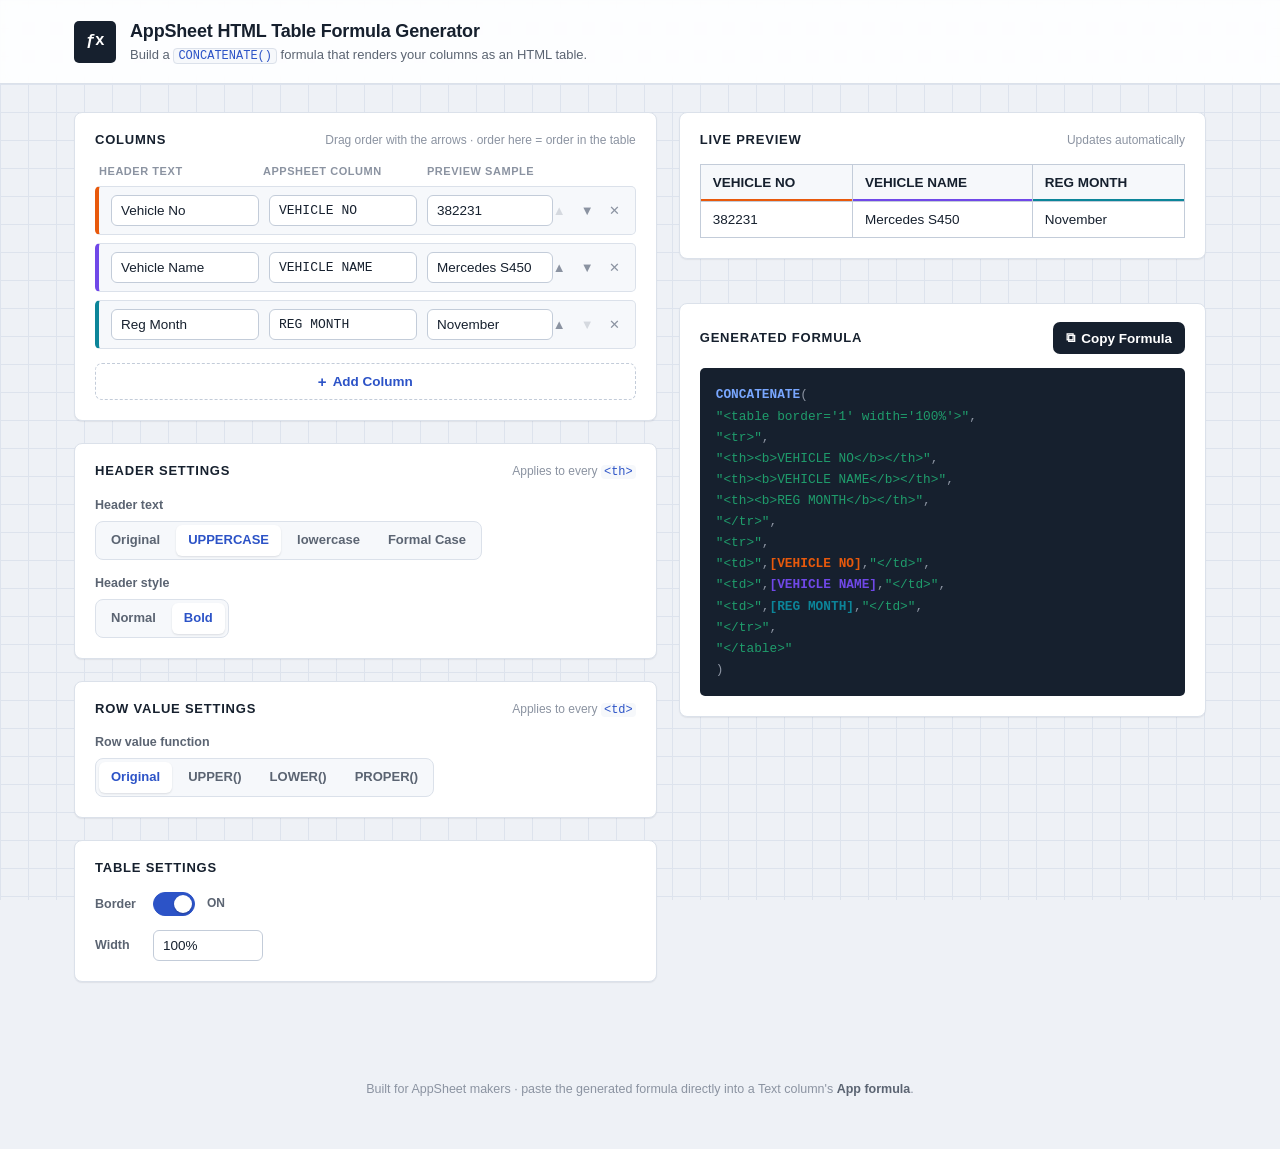
==== index.html @ 78a67666 "Rename Index.html to index.html" ====
<!DOCTYPE html>
<html lang="en">
<head>
<meta charset="UTF-8">
<meta name="viewport" content="width=device-width, initial-scale=1.0">
<title>AppSheet HTML Table Formula Generator</title>
<meta name="description" content="Convert AppSheet columns into a ready-to-copy HTML table CONCATENATE() formula.">
<link rel="stylesheet" href="style.css">
</head>
<body>

<header class="topbar">
  <div class="topbar-inner">
    <div class="brand">
      <span class="brand-mark">ƒx</span>
      <div class="brand-text">
        <h1>AppSheet HTML Table Formula Generator</h1>
        <p>Build a <code>CONCATENATE()</code> formula that renders your columns as an HTML table.</p>
      </div>
    </div>
  </div>
</header>

<main class="layout">

  <!-- ============ CONFIG COLUMN ============ -->
  <section class="col col-config">

    <div class="card" id="columns-card">
      <div class="card-head">
        <h2>Columns</h2>
        <span class="card-hint">Drag order with the arrows &middot; order here = order in the table</span>
      </div>

      <div class="columns-table-head">
        <span>Header text</span>
        <span>AppSheet column</span>
        <span>Preview sample</span>
        <span class="col-actions-head" aria-hidden="true"></span>
      </div>

      <div id="columns-list"></div>

      <button type="button" id="add-column" class="btn btn-add">
        <span class="plus">+</span> Add Column
      </button>
    </div>

    <div class="card">
      <div class="card-head">
        <h2>Header Settings</h2>
        <span class="card-hint">Applies to every <code>&lt;th&gt;</code></span>
      </div>

      <div class="field-group">
        <span class="field-label">Header text</span>
        <div class="segmented" data-group="headerCase">
          <label><input type="radio" name="headerCase" value="original" checked><span>Original</span></label>
          <label><input type="radio" name="headerCase" value="upper"><span>UPPERCASE</span></label>
          <label><input type="radio" name="headerCase" value="lower"><span>lowercase</span></label>
          <label><input type="radio" name="headerCase" value="formal"><span>Formal Case</span></label>
        </div>
      </div>

      <div class="field-group">
        <span class="field-label">Header style</span>
        <div class="segmented" data-group="headerStyle">
          <label><input type="radio" name="headerStyle" value="normal" checked><span>Normal</span></label>
          <label><input type="radio" name="headerStyle" value="bold"><span>Bold</span></label>
        </div>
      </div>
    </div>

    <div class="card">
      <div class="card-head">
        <h2>Row Value Settings</h2>
        <span class="card-hint">Applies to every <code>&lt;td&gt;</code></span>
      </div>

      <div class="field-group">
        <span class="field-label">Row value function</span>
        <div class="segmented" data-group="rowFn">
          <label><input type="radio" name="rowFn" value="original" checked><span>Original</span></label>
          <label><input type="radio" name="rowFn" value="upper"><span>UPPER()</span></label>
          <label><input type="radio" name="rowFn" value="lower"><span>LOWER()</span></label>
          <label><input type="radio" name="rowFn" value="proper"><span>PROPER()</span></label>
        </div>
      </div>
    </div>

    <div class="card">
      <div class="card-head">
        <h2>Table Settings</h2>
      </div>

      <div class="field-group inline-field">
        <span class="field-label">Border</span>
        <button type="button" id="border-toggle" class="switch is-on" role="switch" aria-checked="true">
          <span class="switch-knob"></span>
        </button>
        <span id="border-toggle-label" class="switch-state">ON</span>
      </div>

      <div class="field-group inline-field">
        <label class="field-label" for="table-width">Width</label>
        <input type="text" id="table-width" value="100%" class="text-input text-input-sm" maxlength="12">
      </div>
    </div>

  </section>

  <!-- ============ OUTPUT COLUMN ============ -->
  <section class="col col-output">

    <div class="card preview-card">
      <div class="card-head">
        <h2>Live Preview</h2>
        <span class="card-hint">Updates automatically</span>
      </div>
      <div class="preview-scroll">
        <div id="preview-wrap"></div>
      </div>
    </div>

    <div class="card formula-card">
      <div class="card-head">
        <h2>Generated Formula</h2>
        <button type="button" id="copy-btn" class="btn btn-copy">
          <span class="copy-icon">⧉</span> Copy Formula
        </button>
      </div>
      <pre id="formula-output"><code id="formula-code"></code></pre>
    </div>

  </section>

</main>

<footer class="footer">
  <p>Built for AppSheet makers &middot; paste the generated formula directly into a Text column's <em>App formula</em>.</p>
</footer>

<script src="script.js"></script>
</body>
</html>
---- style.css ----
/* ============================================================
   AppSheet HTML Table Formula Generator
   Design language: spreadsheet formula editor — graph-paper
   backdrop, monospace formula output, colour-coded column
   references that trace a column through config → preview → formula.
   ============================================================ */

:root {
  --bg: #eef1f6;
  --grid-line: #dde3ed;
  --surface: #ffffff;
  --surface-sunken: #f6f8fb;
  --border: #dbe1ea;
  --border-strong: #c3ccd9;

  --ink: #16202e;
  --ink-muted: #5b6472;
  --ink-faint: #8b93a1;

  --accent: #2c53c7;
  --accent-ink: #ffffff;
  --accent-soft: #e8edfc;

  --danger: #d64550;
  --danger-soft: #fbe7e8;

  --string-color: #1f9d6c;
  --fn-color: #2c53c7;

  --font-ui: -apple-system, BlinkMacSystemFont, "Segoe UI", Roboto, Helvetica, Arial, sans-serif;
  --font-mono: ui-monospace, SFMono-Regular, "JetBrains Mono", "Fira Code", Menlo, Consolas, monospace;

  --radius: 8px;
  --radius-sm: 5px;
  --shadow-card: 0 1px 2px rgba(22, 32, 46, 0.04), 0 1px 0 rgba(22, 32, 46, 0.03);
}

/* Rotating colour set used to tag each column and trace it
   through the column row, the preview header, and the formula. */
.tag-0 { --tag: #e8590c; }
.tag-1 { --tag: #7048e8; }
.tag-2 { --tag: #0c8599; }
.tag-3 { --tag: #c2255c; }
.tag-4 { --tag: #2f9e44; }
.tag-5 { --tag: #f08c00; }

* { box-sizing: border-box; }

html { -webkit-text-size-adjust: 100%; }

body {
  margin: 0;
  font-family: var(--font-ui);
  color: var(--ink);
  background-color: var(--bg);
  background-image:
    linear-gradient(var(--grid-line) 1px, transparent 1px),
    linear-gradient(90deg, var(--grid-line) 1px, transparent 1px);
  background-size: 28px 28px;
  background-attachment: fixed;
  line-height: 1.45;
}

code, pre { font-family: var(--font-mono); }

/* ---------------- Topbar ---------------- */

.topbar {
  border-bottom: 1px solid var(--border);
  background: rgba(255, 255, 255, 0.88);
  backdrop-filter: saturate(140%) blur(6px);
  position: sticky;
  top: 0;
  z-index: 20;
}

.topbar-inner {
  max-width: 1180px;
  margin: 0 auto;
  padding: 18px 24px;
}

.brand { display: flex; align-items: center; gap: 14px; }

.brand-mark {
  flex: none;
  width: 42px;
  height: 42px;
  display: grid;
  place-items: center;
  background: var(--ink);
  color: #fff;
  font-family: var(--font-mono);
  font-weight: 600;
  font-size: 16px;
  border-radius: var(--radius-sm);
  letter-spacing: -0.5px;
}

.brand-text h1 {
  margin: 0;
  font-size: 18px;
  font-weight: 700;
  letter-spacing: -0.01em;
}

.brand-text p {
  margin: 2px 0 0;
  font-size: 13px;
  color: var(--ink-muted);
}

.brand-text code {
  background: var(--surface-sunken);
  border: 1px solid var(--border);
  border-radius: 4px;
  padding: 0 4px;
  font-size: 12px;
  color: var(--fn-color);
}

/* ---------------- Layout ---------------- */

.layout {
  max-width: 1180px;
  margin: 0 auto;
  padding: 28px 24px 60px;
  display: grid;
  grid-template-columns: 1.05fr 0.95fr;
  gap: 22px;
  align-items: start;
}

.col-output { position: sticky; top: 92px; display: flex; flex-direction: column; gap: 22px; }

/* ---------------- Card ---------------- */

.card {
  background: var(--surface);
  border: 1px solid var(--border);
  border-radius: var(--radius);
  box-shadow: var(--shadow-card);
  padding: 18px 20px 20px;
  margin-bottom: 22px;
}

.col-config .card:last-child { margin-bottom: 0; }

.card-head {
  display: flex;
  align-items: baseline;
  justify-content: space-between;
  gap: 12px;
  margin-bottom: 14px;
  flex-wrap: wrap;
}

.card-head h2 {
  margin: 0;
  font-size: 13px;
  font-weight: 700;
  text-transform: uppercase;
  letter-spacing: 0.06em;
  color: var(--ink);
}

.card-hint {
  font-size: 12px;
  color: var(--ink-faint);
}

.card-hint code {
  background: var(--surface-sunken);
  border-radius: 4px;
  padding: 0 3px;
  color: var(--fn-color);
}

/* ---------------- Columns table ---------------- */

.columns-table-head {
  display: grid;
  grid-template-columns: 1fr 1fr 0.85fr 64px;
  gap: 10px;
  padding: 0 4px 6px;
  font-size: 11px;
  font-weight: 600;
  text-transform: uppercase;
  letter-spacing: 0.05em;
  color: var(--ink-faint);
}

#columns-list { display: flex; flex-direction: column; gap: 8px; margin-bottom: 14px; }

.column-row {
  display: grid;
  grid-template-columns: 1fr 1fr 0.85fr 64px;
  gap: 10px;
  align-items: center;
  padding: 8px 8px 8px 12px;
  background: var(--surface-sunken);
  border: 1px solid var(--border);
  border-left: 4px solid var(--tag, var(--accent));
  border-radius: var(--radius-sm);
}

.column-row .text-input { width: 100%; }

.col-actions { display: flex; align-items: center; justify-content: flex-end; gap: 2px; }

.icon-btn {
  border: 1px solid transparent;
  background: transparent;
  color: var(--ink-faint);
  width: 26px;
  height: 26px;
  border-radius: 6px;
  display: grid;
  place-items: center;
  cursor: pointer;
  font-size: 13px;
  line-height: 1;
  transition: background 0.12s ease, color 0.12s ease;
}

.icon-btn:hover { background: var(--border); color: var(--ink); }
.icon-btn:disabled { opacity: 0.3; cursor: not-allowed; }
.icon-btn:disabled:hover { background: transparent; }

.icon-btn.remove:hover { background: var(--danger-soft); color: var(--danger); }

/* ---------------- Inputs ---------------- */

.text-input {
  font-family: var(--font-ui);
  font-size: 13.5px;
  padding: 7px 9px;
  border: 1px solid var(--border-strong);
  border-radius: 6px;
  background: var(--surface);
  color: var(--ink);
  min-width: 0;
}

.text-input:focus {
  outline: none;
  border-color: var(--accent);
  box-shadow: 0 0 0 3px var(--accent-soft);
}

.text-input-mono { font-family: var(--font-mono); font-size: 13px; }
.text-input-sm { max-width: 110px; }

/* ---------------- Add / copy buttons ---------------- */

.btn {
  font-family: var(--font-ui);
  font-size: 13.5px;
  font-weight: 600;
  border-radius: 7px;
  cursor: pointer;
  border: 1px solid transparent;
  transition: background 0.12s ease, transform 0.05s ease, border-color 0.12s ease;
}

.btn:active { transform: translateY(1px); }

.btn-add {
  width: 100%;
  padding: 9px 12px;
  background: var(--surface);
  border: 1px dashed var(--border-strong);
  color: var(--accent);
  display: flex;
  align-items: center;
  justify-content: center;
  gap: 6px;
}

.btn-add:hover { background: var(--accent-soft); border-color: var(--accent); }

.btn-add .plus { font-size: 15px; }

.btn-copy {
  padding: 7px 12px;
  background: var(--ink);
  color: #fff;
  display: inline-flex;
  align-items: center;
  gap: 6px;
  white-space: nowrap;
}

.btn-copy:hover { background: #263047; }

.btn-copy.copied { background: var(--string-color); }

.copy-icon { font-size: 13px; }

/* ---------------- Field groups / segmented control ---------------- */

.field-group { margin-bottom: 14px; }
.field-group:last-child { margin-bottom: 0; }

.field-label {
  display: block;
  font-size: 12.5px;
  font-weight: 600;
  color: var(--ink-muted);
  margin-bottom: 7px;
}

.segmented {
  display: inline-flex;
  flex-wrap: wrap;
  gap: 4px;
  background: var(--surface-sunken);
  border: 1px solid var(--border);
  border-radius: 8px;
  padding: 3px;
}

.segmented label {
  position: relative;
  cursor: pointer;
}

.segmented input {
  position: absolute;
  opacity: 0;
  pointer-events: none;
}

.segmented span {
  display: inline-block;
  padding: 6px 12px;
  font-size: 13px;
  font-weight: 600;
  color: var(--ink-muted);
  border-radius: 6px;
  white-space: nowrap;
}

.segmented input:checked + span {
  background: var(--surface);
  color: var(--accent);
  box-shadow: 0 1px 2px rgba(22, 32, 46, 0.12);
}

.segmented input:focus-visible + span {
  outline: 2px solid var(--accent);
  outline-offset: 1px;
}

.inline-field {
  display: flex;
  align-items: center;
  gap: 12px;
}

.inline-field .field-label { margin-bottom: 0; min-width: 46px; }

/* Toggle switch */

.switch {
  width: 42px;
  height: 24px;
  border-radius: 999px;
  border: 1px solid var(--border-strong);
  background: var(--surface-sunken);
  position: relative;
  cursor: pointer;
  padding: 0;
  flex: none;
}

.switch-knob {
  position: absolute;
  top: 2px;
  left: 2px;
  width: 18px;
  height: 18px;
  border-radius: 50%;
  background: #fff;
  box-shadow: 0 1px 2px rgba(0,0,0,0.25);
  transition: transform 0.15s ease;
}

.switch.is-on { background: var(--accent); border-color: var(--accent); }
.switch.is-on .switch-knob { transform: translateX(18px); }

.switch-state {
  font-size: 12px;
  font-weight: 700;
  color: var(--ink-muted);
  min-width: 26px;
}

/* ---------------- Preview ---------------- */

.preview-scroll { overflow-x: auto; }

#preview-wrap table {
  border-collapse: collapse;
  font-size: 13.5px;
  min-width: 100%;
}

#preview-wrap th, #preview-wrap td {
  padding: 8px 12px;
  text-align: left;
  border: 1px solid var(--border-strong);
}

#preview-wrap thead th {
  background: var(--surface-sunken);
  position: relative;
}

#preview-wrap thead th .th-underline {
  position: absolute;
  left: 0; right: 0; bottom: 0;
  height: 2px;
  background: var(--tag, var(--accent));
}

#preview-wrap .empty-state {
  color: var(--ink-faint);
  font-size: 13.5px;
  padding: 20px 4px;
}

/* ---------------- Formula output ---------------- */

.formula-card #formula-output {
  margin: 0;
  background: var(--ink);
  color: #e7ecf7;
  border-radius: var(--radius-sm);
  padding: 16px;
  font-size: 12.8px;
  line-height: 1.65;
  overflow-x: auto;
  max-height: 420px;
  overflow-y: auto;
}

.tok-str { color: var(--string-color); }
.tok-fn { color: #79a7ff; font-weight: 600; }
.tok-punc { color: #8b93a1; }
.tok-col { color: var(--tag, #f2a93b); font-weight: 600; }

/* ---------------- Footer ---------------- */

.footer {
  text-align: center;
  padding: 26px 20px 40px;
  color: var(--ink-faint);
  font-size: 12.5px;
}

.footer em { color: var(--ink-muted); font-style: normal; font-weight: 600; }

/* ---------------- Responsive ---------------- */

@media (max-width: 900px) {
  .layout { grid-template-columns: 1fr; }
  .col-output { position: static; }
  .columns-table-head { display: none; }
  .column-row {
    grid-template-columns: 1fr;
    gap: 8px;
  }
  .column-row .col-actions { justify-content: flex-start; }
}

@media (max-width: 520px) {
  .topbar-inner { padding: 14px 16px; }
  .layout { padding: 20px 14px 48px; }
  .brand-text h1 { font-size: 16px; }
  .card { padding: 14px 14px 16px; }
}

@media (prefers-reduced-motion: reduce) {
  * { transition: none !important; }
}
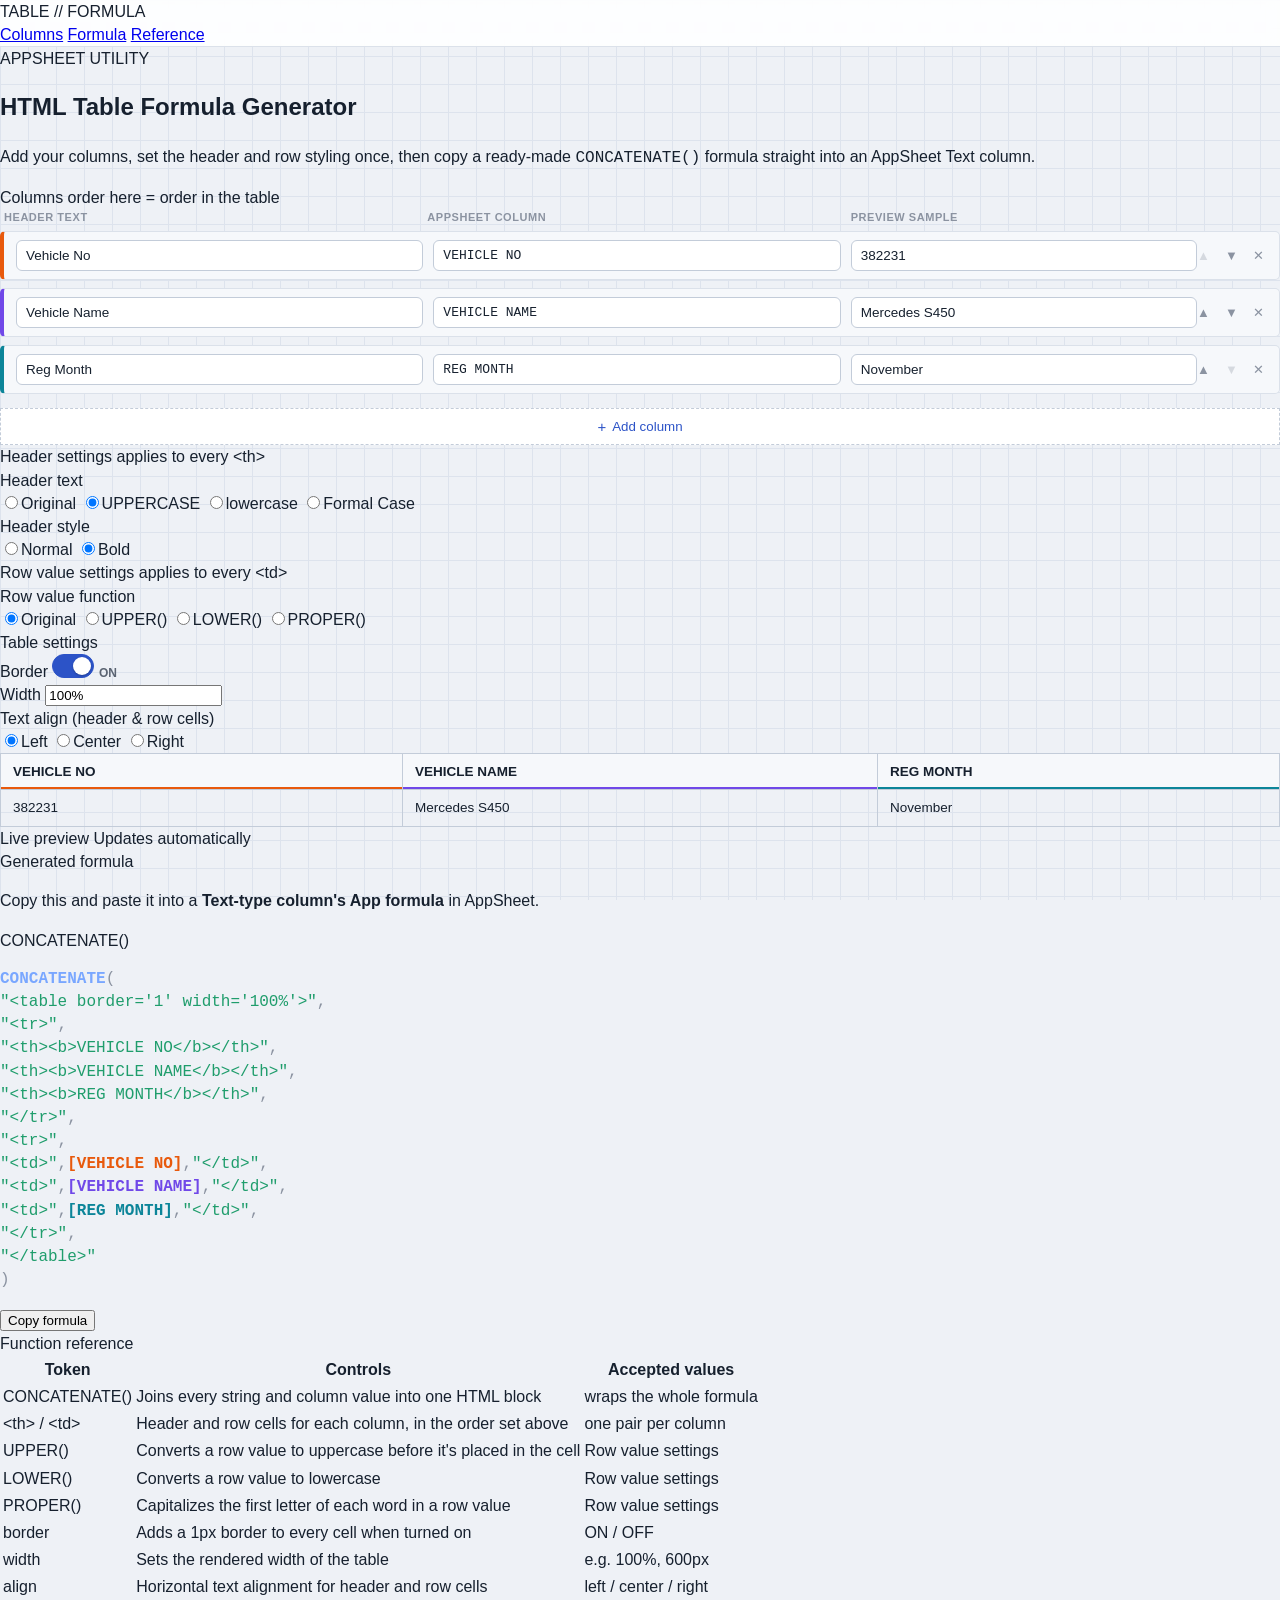
==== commit ac1282c1: "Update index.html" ====
--- a/index.html
+++ b/index.html
@@ -3,141 +3,188 @@
 <head>
 <meta charset="UTF-8">
 <meta name="viewport" content="width=device-width, initial-scale=1.0">
-<title>AppSheet HTML Table Formula Generator</title>
+<title>HTML Table Formula Generator for AppSheet</title>
 <meta name="description" content="Convert AppSheet columns into a ready-to-copy HTML table CONCATENATE() formula.">
+<link rel="preconnect" href="https://fonts.googleapis.com">
+<link rel="preconnect" href="https://fonts.gstatic.com" crossorigin>
+<link href="https://fonts.googleapis.com/css2?family=Space+Grotesk:wght@400;500;600;700&family=IBM+Plex+Sans:wght@400;500;600&family=IBM+Plex+Mono:wght@400;500;600&display=swap" rel="stylesheet">
 <link rel="stylesheet" href="style.css">
 </head>
 <body>
 
-<header class="topbar">
-  <div class="topbar-inner">
-    <div class="brand">
-      <span class="brand-mark">ƒx</span>
-      <div class="brand-text">
-        <h1>AppSheet HTML Table Formula Generator</h1>
-        <p>Build a <code>CONCATENATE()</code> formula that renders your columns as an HTML table.</p>
-      </div>
-    </div>
+<header class="top">
+  <div class="wrap topbar">
+    <div class="logo"><span class="finder"></span>TABLE<span class="slash">&nbsp;//&nbsp;</span>FORMULA</div>
+    <nav class="links">
+      <a href="#generate">Columns</a>
+      <a href="#formula">Formula</a>
+      <a href="#reference">Reference</a>
+    </nav>
   </div>
 </header>
 
-<main class="layout">
+<div class="wrap">
 
-  <!-- ============ CONFIG COLUMN ============ -->
-  <section class="col col-config">
+  <section class="hero" id="generate">
+    <div class="hero-left">
+      <div class="eyebrow"><span class="dot"></span>APPSHEET UTILITY</div>
+      <h1 class="headline">HTML Table <span class="accent">Formula</span> Generator</h1>
+      <p class="sub">Add your columns, set the header and row styling once, then copy a ready-made <code class="mono">CONCATENATE()</code> formula straight into an AppSheet Text column.</p>
 
-    <div class="card" id="columns-card">
-      <div class="card-head">
-        <h2>Columns</h2>
-        <span class="card-hint">Drag order with the arrows &middot; order here = order in the table</span>
+      <div class="panel">
+        <div class="panel-head">
+          <span class="panel-title">Columns</span>
+          <span class="panel-hint">order here = order in the table</span>
+        </div>
+
+        <div class="columns-table-head">
+          <span>Header text</span>
+          <span>AppSheet column</span>
+          <span>Preview sample</span>
+          <span aria-hidden="true"></span>
+        </div>
+
+        <div id="columns-list"></div>
+
+        <button type="button" id="add-column" class="btn-add">
+          <span class="plus">+</span> Add column
+        </button>
       </div>
 
-      <div class="columns-table-head">
-        <span>Header text</span>
-        <span>AppSheet column</span>
-        <span>Preview sample</span>
-        <span class="col-actions-head" aria-hidden="true"></span>
-      </div>
+      <div class="panel" id="header-settings">
+        <div class="panel-head">
+          <span class="panel-title">Header settings</span>
+          <span class="panel-hint">applies to every &lt;th&gt;</span>
+        </div>
 
-      <div id="columns-list"></div>
+        <div class="field">
+          <label>Header text</label>
+          <div class="tabgroup" data-group="headerCase">
+            <label class="tab-opt"><input type="radio" name="headerCase" value="original" checked><span>Original</span></label>
+            <label class="tab-opt"><input type="radio" name="headerCase" value="upper"><span>UPPERCASE</span></label>
+            <label class="tab-opt"><input type="radio" name="headerCase" value="lower"><span>lowercase</span></label>
+            <label class="tab-opt"><input type="radio" name="headerCase" value="formal"><span>Formal Case</span></label>
+          </div>
+        </div>
 
-      <button type="button" id="add-column" class="btn btn-add">
-        <span class="plus">+</span> Add Column
-      </button>
-    </div>
-
-    <div class="card">
-      <div class="card-head">
-        <h2>Header Settings</h2>
-        <span class="card-hint">Applies to every <code>&lt;th&gt;</code></span>
-      </div>
-
-      <div class="field-group">
-        <span class="field-label">Header text</span>
-        <div class="segmented" data-group="headerCase">
-          <label><input type="radio" name="headerCase" value="original" checked><span>Original</span></label>
-          <label><input type="radio" name="headerCase" value="upper"><span>UPPERCASE</span></label>
-          <label><input type="radio" name="headerCase" value="lower"><span>lowercase</span></label>
-          <label><input type="radio" name="headerCase" value="formal"><span>Formal Case</span></label>
+        <div class="field">
+          <label>Header style</label>
+          <div class="tabgroup" data-group="headerStyle">
+            <label class="tab-opt"><input type="radio" name="headerStyle" value="normal" checked><span>Normal</span></label>
+            <label class="tab-opt"><input type="radio" name="headerStyle" value="bold"><span>Bold</span></label>
+          </div>
         </div>
       </div>
 
-      <div class="field-group">
-        <span class="field-label">Header style</span>
-        <div class="segmented" data-group="headerStyle">
-          <label><input type="radio" name="headerStyle" value="normal" checked><span>Normal</span></label>
-          <label><input type="radio" name="headerStyle" value="bold"><span>Bold</span></label>
+      <div class="panel" id="row-settings">
+        <div class="panel-head">
+          <span class="panel-title">Row value settings</span>
+          <span class="panel-hint">applies to every &lt;td&gt;</span>
+        </div>
+
+        <div class="field">
+          <label>Row value function</label>
+          <div class="tabgroup" data-group="rowFn">
+            <label class="tab-opt"><input type="radio" name="rowFn" value="original" checked><span>Original</span></label>
+            <label class="tab-opt"><input type="radio" name="rowFn" value="upper"><span>UPPER()</span></label>
+            <label class="tab-opt"><input type="radio" name="rowFn" value="lower"><span>LOWER()</span></label>
+            <label class="tab-opt"><input type="radio" name="rowFn" value="proper"><span>PROPER()</span></label>
+          </div>
+        </div>
+      </div>
+
+      <div class="panel" id="table-settings">
+        <div class="panel-head">
+          <span class="panel-title">Table settings</span>
+        </div>
+
+        <div class="row">
+          <div class="field">
+            <label>Border</label>
+            <button type="button" id="border-toggle" class="switch is-on" role="switch" aria-checked="true">
+              <span class="switch-knob"></span>
+            </button>
+            <span id="border-toggle-label" class="switch-state">ON</span>
+          </div>
+          <div class="field">
+            <label for="table-width">Width</label>
+            <input type="text" id="table-width" value="100%" class="mono-input width-input" maxlength="12">
+          </div>
+        </div>
+
+        <div class="field">
+          <label>Text align <span class="field-note">(header &amp; row cells)</span></label>
+          <div class="tabgroup" data-group="textAlign">
+            <label class="tab-opt"><input type="radio" name="textAlign" value="left" checked><span>Left</span></label>
+            <label class="tab-opt"><input type="radio" name="textAlign" value="center"><span>Center</span></label>
+            <label class="tab-opt"><input type="radio" name="textAlign" value="right"><span>Right</span></label>
+          </div>
         </div>
       </div>
     </div>
 
-    <div class="card">
-      <div class="card-head">
-        <h2>Row Value Settings</h2>
-        <span class="card-hint">Applies to every <code>&lt;td&gt;</code></span>
-      </div>
-
-      <div class="field-group">
-        <span class="field-label">Row value function</span>
-        <div class="segmented" data-group="rowFn">
-          <label><input type="radio" name="rowFn" value="original" checked><span>Original</span></label>
-          <label><input type="radio" name="rowFn" value="upper"><span>UPPER()</span></label>
-          <label><input type="radio" name="rowFn" value="lower"><span>LOWER()</span></label>
-          <label><input type="radio" name="rowFn" value="proper"><span>PROPER()</span></label>
+    <div class="hero-right">
+      <div class="viewfinder-outer">
+        <div class="viewfinder">
+          <span class="bracket tl"></span>
+          <span class="bracket tr"></span>
+          <span class="bracket bl"></span>
+          <span class="scanline"></span>
+          <div class="preview-scroll">
+            <div id="preview-wrap"></div>
+          </div>
+        </div>
+        <div class="viewfinder-caption">
+          <span>Live preview</span>
+          <span class="status">Updates automatically</span>
         </div>
       </div>
     </div>
+  </section>
 
-    <div class="card">
-      <div class="card-head">
-        <h2>Table Settings</h2>
+  <section class="formula" id="formula">
+    <div class="section-label"><span class="mark"></span>Generated formula</div>
+    <p class="sub" style="margin-bottom:16px;">Copy this and paste it into a <strong>Text-type column's App formula</strong> in AppSheet.</p>
+    <div class="terminal">
+      <div class="terminal-bar">
+        <span class="path mono">CONCATENATE()</span>
+        <div class="dots"><span></span><span></span><span></span></div>
       </div>
-
-      <div class="field-group inline-field">
-        <span class="field-label">Border</span>
-        <button type="button" id="border-toggle" class="switch is-on" role="switch" aria-checked="true">
-          <span class="switch-knob"></span>
-        </button>
-        <span id="border-toggle-label" class="switch-state">ON</span>
-      </div>
-
-      <div class="field-group inline-field">
-        <label class="field-label" for="table-width">Width</label>
-        <input type="text" id="table-width" value="100%" class="text-input text-input-sm" maxlength="12">
+      <div class="terminal-body">
+        <pre id="formula-output"><code id="formula-code"></code></pre>
       </div>
     </div>
-
+    <button class="copy-btn" id="copy-btn">Copy formula</button>
   </section>
 
-  <!-- ============ OUTPUT COLUMN ============ -->
-  <section class="col col-output">
-
-    <div class="card preview-card">
-      <div class="card-head">
-        <h2>Live Preview</h2>
-        <span class="card-hint">Updates automatically</span>
-      </div>
-      <div class="preview-scroll">
-        <div id="preview-wrap"></div>
-      </div>
+  <section class="reference" id="reference">
+    <div class="section-label"><span class="mark"></span>Function reference</div>
+    <div class="ref-wrap">
+      <table class="ref-table">
+        <thead>
+          <tr><th>Token</th><th>Controls</th><th>Accepted values</th></tr>
+        </thead>
+        <tbody>
+          <tr><td class="param mono">CONCATENATE()</td><td class="desc">Joins every string and column value into one HTML block</td><td class="vals mono">wraps the whole formula</td></tr>
+          <tr><td class="param mono">&lt;th&gt; / &lt;td&gt;</td><td class="desc">Header and row cells for each column, in the order set above</td><td class="vals mono">one pair per column</td></tr>
+          <tr><td class="param mono">UPPER()</td><td class="desc">Converts a row value to uppercase before it's placed in the cell</td><td class="vals mono">Row value settings</td></tr>
+          <tr><td class="param mono">LOWER()</td><td class="desc">Converts a row value to lowercase</td><td class="vals mono">Row value settings</td></tr>
+          <tr><td class="param mono">PROPER()</td><td class="desc">Capitalizes the first letter of each word in a row value</td><td class="vals mono">Row value settings</td></tr>
+          <tr><td class="param mono">border</td><td class="desc">Adds a 1px border to every cell when turned on</td><td class="vals mono">ON / OFF</td></tr>
+          <tr><td class="param mono">width</td><td class="desc">Sets the rendered width of the table</td><td class="vals mono">e.g. 100%, 600px</td></tr>
+          <tr><td class="param mono">align</td><td class="desc">Horizontal text alignment for header and row cells</td><td class="vals mono">left / center / right</td></tr>
+        </tbody>
+      </table>
     </div>
-
-    <div class="card formula-card">
-      <div class="card-head">
-        <h2>Generated Formula</h2>
-        <button type="button" id="copy-btn" class="btn btn-copy">
-          <span class="copy-icon">⧉</span> Copy Formula
-        </button>
-      </div>
-      <pre id="formula-output"><code id="formula-code"></code></pre>
-    </div>
-
   </section>
 
-</main>
+</div>
 
-<footer class="footer">
-  <p>Built for AppSheet makers &middot; paste the generated formula directly into a Text column's <em>App formula</em>.</p>
+<footer>
+  <div class="wrap footer-row">
+    <span class="mono">TABLE // FORMULA — AppSheet HTML table generator</span>
+    <span class="mono muted">no data leaves your browser</span>
+  </div>
 </footer>
 
 <script src="script.js"></script>
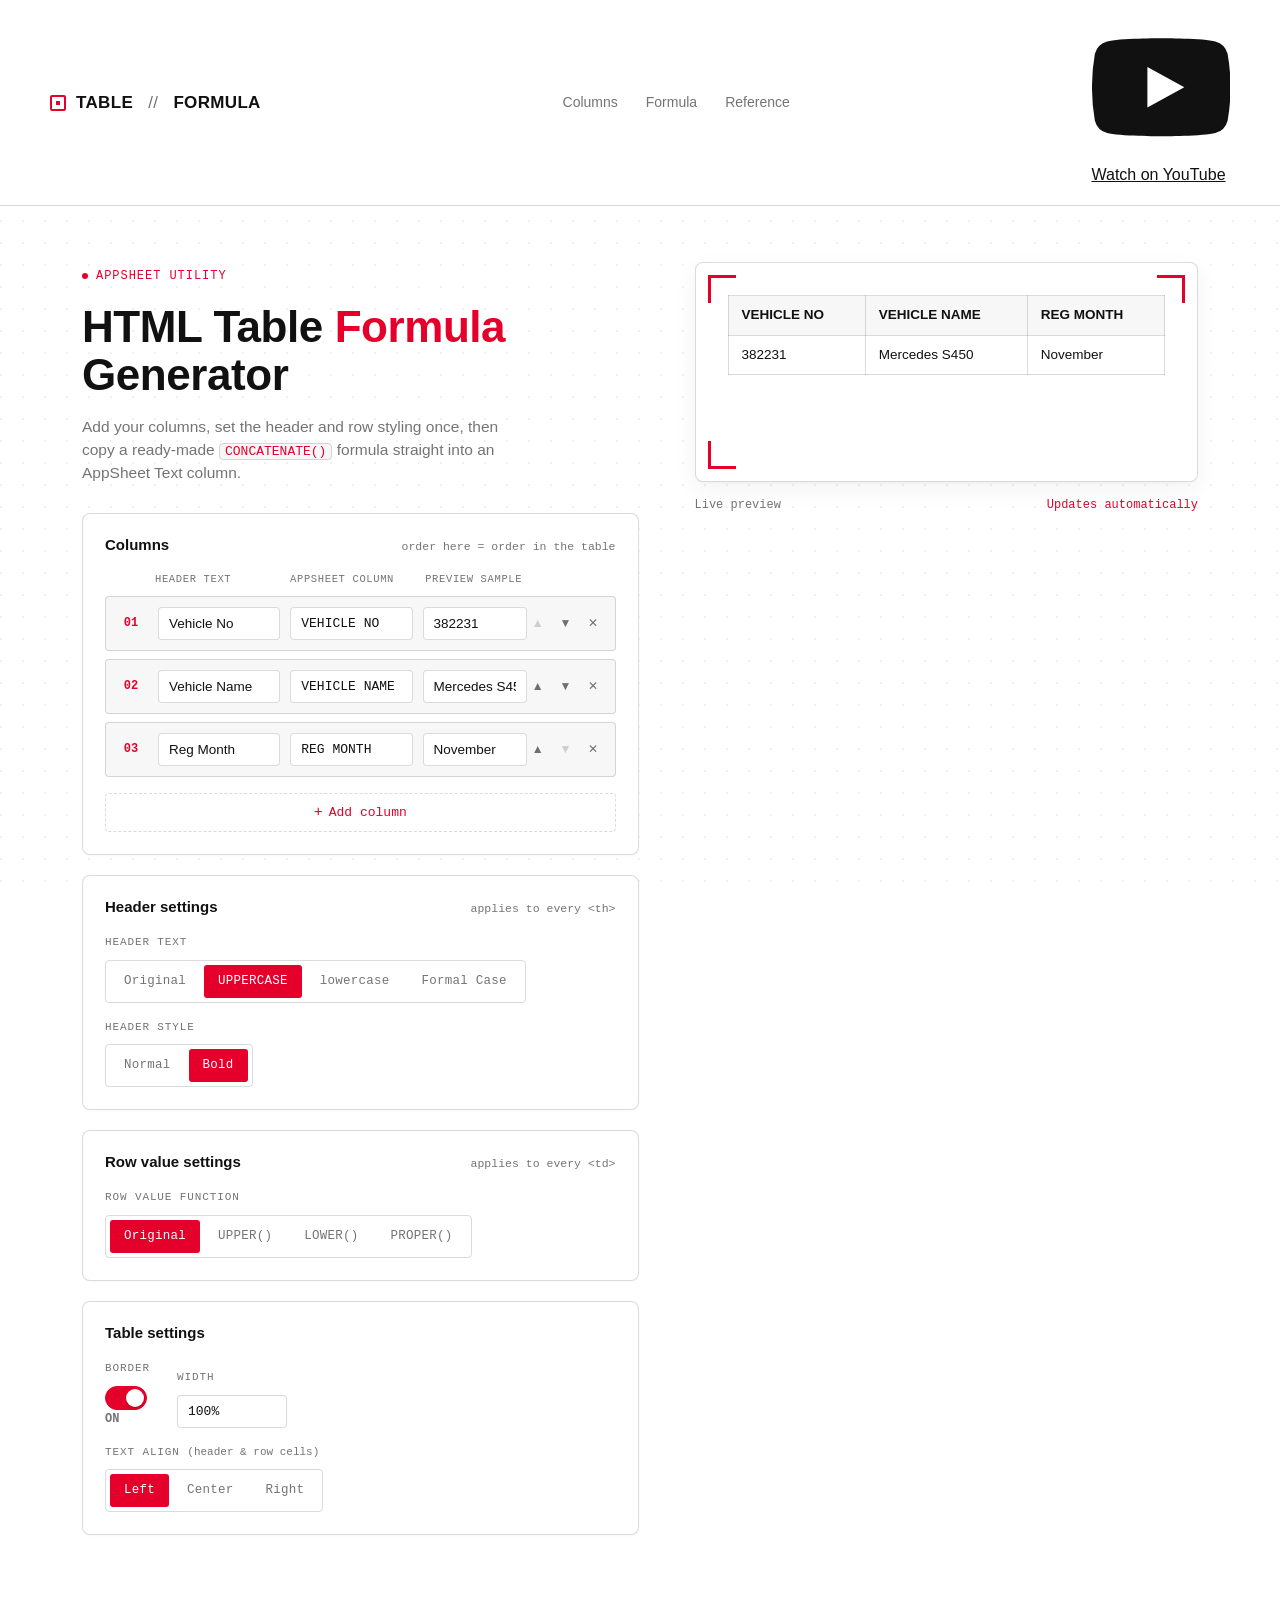
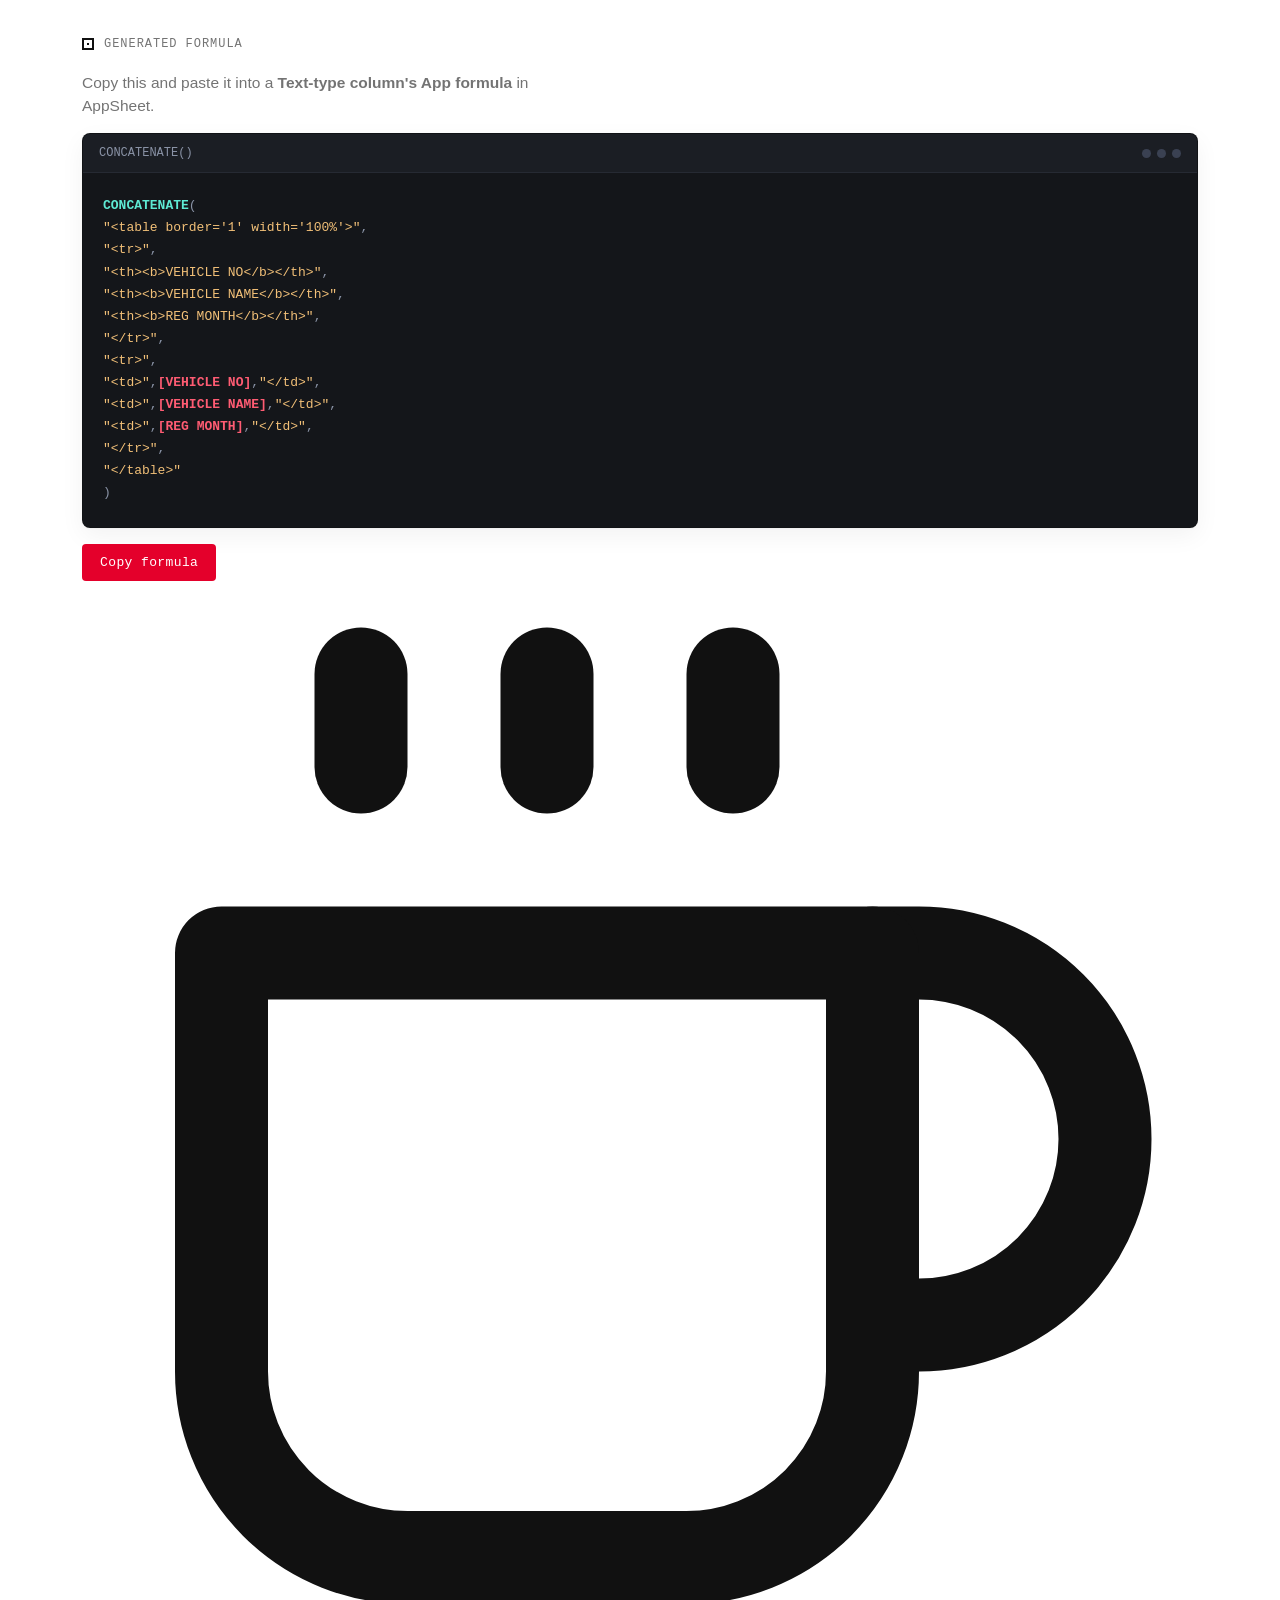
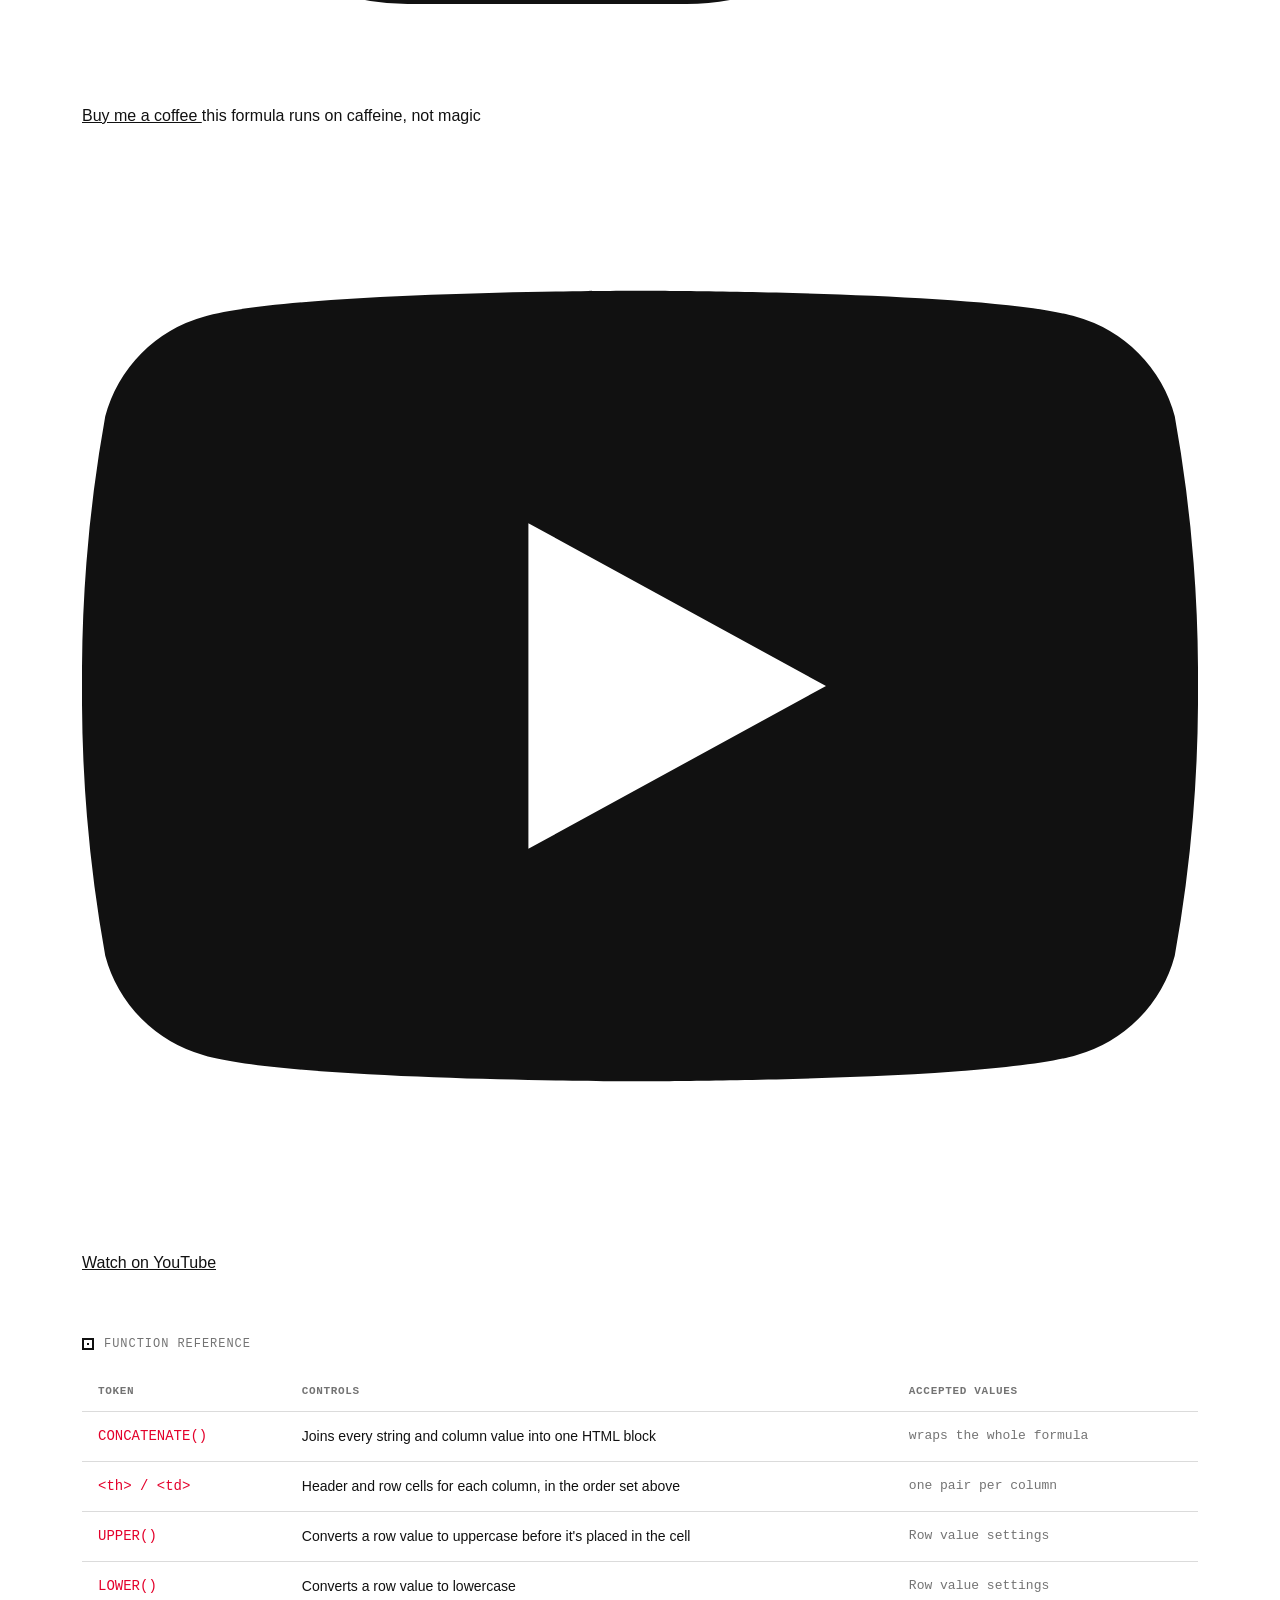
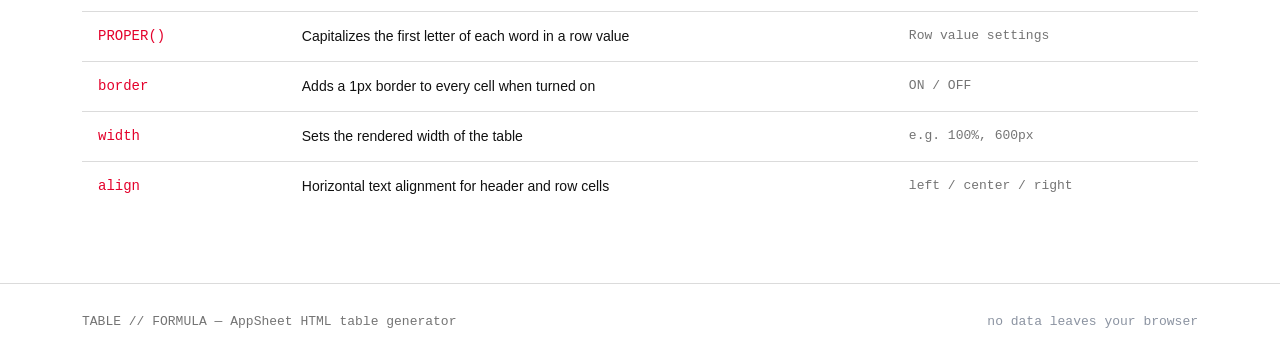
==== commit 769fd86e: "Update index.html" ====
--- a/index.html
+++ b/index.html
@@ -20,6 +20,12 @@
       <a href="#formula">Formula</a>
       <a href="#reference">Reference</a>
     </nav>
+    <div class="topbar-right">
+      <a href="https://www.youtube.com/@JoeTayactac" target="_blank" rel="noopener" class="youtube-btn" id="youtube-link-top" aria-label="Watch on YouTube">
+        <svg viewBox="0 0 24 24" fill="currentColor"><path d="M23.5 6.2a3.02 3.02 0 0 0-2.12-2.14C19.5 3.5 12 3.5 12 3.5s-7.5 0-9.38.56A3.02 3.02 0 0 0 .5 6.2 31.6 31.6 0 0 0 0 12a31.6 31.6 0 0 0 .5 5.8 3.02 3.02 0 0 0 2.12 2.14C4.5 20.5 12 20.5 12 20.5s7.5 0 9.38-.56a3.02 3.02 0 0 0 2.12-2.14A31.6 31.6 0 0 0 24 12a31.6 31.6 0 0 0-.5-5.8ZM9.6 15.5v-7l6.4 3.5-6.4 3.5Z"/></svg>
+        <span class="label">Watch on YouTube</span>
+      </a>
+    </div>
   </div>
 </header>
 
@@ -129,7 +135,6 @@
           <span class="bracket tl"></span>
           <span class="bracket tr"></span>
           <span class="bracket bl"></span>
-          <span class="scanline"></span>
           <div class="preview-scroll">
             <div id="preview-wrap"></div>
           </div>
@@ -155,6 +160,18 @@
       </div>
     </div>
     <button class="copy-btn" id="copy-btn">Copy formula</button>
+
+    <div class="coffee-wrap">
+      <a href="https://paypal.me/Joemarietayactac1" target="_blank" rel="noopener" class="donate-btn" id="coffee-link">
+        <svg viewBox="0 0 24 24" fill="none" stroke="currentColor" stroke-width="2" stroke-linecap="round" stroke-linejoin="round"><path d="M17 8h1a4 4 0 1 1 0 8h-1"></path><path d="M3 8h14v9a4 4 0 0 1-4 4H7a4 4 0 0 1-4-4Z"></path><line x1="6" y1="2" x2="6" y2="4"></line><line x1="10" y1="2" x2="10" y2="4"></line><line x1="14" y1="2" x2="14" y2="4"></line></svg>
+        Buy me a coffee
+      </a>
+      <span class="coffee-note">this formula runs on caffeine, not magic</span>
+      <a href="https://www.youtube.com/@JoeTayactac" target="_blank" rel="noopener" class="youtube-btn" id="youtube-link-bottom">
+        <svg viewBox="0 0 24 24" fill="currentColor"><path d="M23.5 6.2a3.02 3.02 0 0 0-2.12-2.14C19.5 3.5 12 3.5 12 3.5s-7.5 0-9.38.56A3.02 3.02 0 0 0 .5 6.2 31.6 31.6 0 0 0 0 12a31.6 31.6 0 0 0 .5 5.8 3.02 3.02 0 0 0 2.12 2.14C4.5 20.5 12 20.5 12 20.5s7.5 0 9.38-.56a3.02 3.02 0 0 0 2.12-2.14A31.6 31.6 0 0 0 24 12a31.6 31.6 0 0 0-.5-5.8ZM9.6 15.5v-7l6.4 3.5-6.4 3.5Z"/></svg>
+        Watch on YouTube
+      </a>
+    </div>
   </section>
 
   <section class="reference" id="reference">
--- a/style.css
+++ b/style.css
@@ -1,486 +1,489 @@
 /* ============================================================
-   AppSheet HTML Table Formula Generator
-   Design language: spreadsheet formula editor — graph-paper
-   backdrop, monospace formula output, colour-coded column
-   references that trace a column through config → preview → formula.
+   TABLE // FORMULA — AppSheet HTML Table Formula Generator
+   Theme: white ground, hairline rule, one red accent, mono/grotesk
+   type system. Formula output reads like a dark terminal pane.
    ============================================================ */
 
-:root {
-  --bg: #eef1f6;
-  --grid-line: #dde3ed;
-  --surface: #ffffff;
-  --surface-sunken: #f6f8fb;
-  --border: #dbe1ea;
-  --border-strong: #c3ccd9;
-
-  --ink: #16202e;
-  --ink-muted: #5b6472;
-  --ink-faint: #8b93a1;
-
-  --accent: #2c53c7;
-  --accent-ink: #ffffff;
-  --accent-soft: #e8edfc;
-
-  --danger: #d64550;
-  --danger-soft: #fbe7e8;
-
-  --string-color: #1f9d6c;
-  --fn-color: #2c53c7;
-
-  --font-ui: -apple-system, BlinkMacSystemFont, "Segoe UI", Roboto, Helvetica, Arial, sans-serif;
-  --font-mono: ui-monospace, SFMono-Regular, "JetBrains Mono", "Fira Code", Menlo, Consolas, monospace;
-
-  --radius: 8px;
-  --radius-sm: 5px;
-  --shadow-card: 0 1px 2px rgba(22, 32, 46, 0.04), 0 1px 0 rgba(22, 32, 46, 0.03);
-}
-
-/* Rotating colour set used to tag each column and trace it
-   through the column row, the preview header, and the formula. */
-.tag-0 { --tag: #e8590c; }
-.tag-1 { --tag: #7048e8; }
-.tag-2 { --tag: #0c8599; }
-.tag-3 { --tag: #c2255c; }
-.tag-4 { --tag: #2f9e44; }
-.tag-5 { --tag: #f08c00; }
-
-* { box-sizing: border-box; }
-
-html { -webkit-text-size-adjust: 100%; }
-
-body {
-  margin: 0;
-  font-family: var(--font-ui);
-  color: var(--ink);
-  background-color: var(--bg);
+:root{
+  --bg: #FFFFFF;
+  --panel: #FFFFFF;
+  --panel-2: #F7F7F7;
+  --line: rgba(0,0,0,0.14);
+  --text: #111111;
+  --muted: rgba(0,0,0,0.55);
+  --red: #E4002B;
+  --red-dim: #FCE1E5;
+  --ink: #111111;
+  --radius: 4px;
+}
+
+*{ box-sizing: border-box; }
+html{ scroll-behavior: smooth; }
+body{
+  margin:0;
+  background: var(--bg);
+  color: var(--text);
+  font-family: 'IBM Plex Sans', sans-serif;
+  line-height:1.5;
+  -webkit-font-smoothing: antialiased;
+}
+
+/* background module texture */
+body::before{
+  content:"";
+  position: fixed;
+  inset:0;
   background-image:
-    linear-gradient(var(--grid-line) 1px, transparent 1px),
-    linear-gradient(90deg, var(--grid-line) 1px, transparent 1px);
-  background-size: 28px 28px;
-  background-attachment: fixed;
-  line-height: 1.45;
-}
-
-code, pre { font-family: var(--font-mono); }
-
-/* ---------------- Topbar ---------------- */
-
-.topbar {
-  border-bottom: 1px solid var(--border);
-  background: rgba(255, 255, 255, 0.88);
-  backdrop-filter: saturate(140%) blur(6px);
-  position: sticky;
-  top: 0;
-  z-index: 20;
-}
-
-.topbar-inner {
-  max-width: 1180px;
-  margin: 0 auto;
-  padding: 18px 24px;
-}
-
-.brand { display: flex; align-items: center; gap: 14px; }
-
-.brand-mark {
-  flex: none;
-  width: 42px;
-  height: 42px;
-  display: grid;
-  place-items: center;
-  background: var(--ink);
-  color: #fff;
-  font-family: var(--font-mono);
-  font-weight: 600;
-  font-size: 16px;
-  border-radius: var(--radius-sm);
-  letter-spacing: -0.5px;
-}
-
-.brand-text h1 {
-  margin: 0;
-  font-size: 18px;
+    radial-gradient(circle at 1px 1px, rgba(20,22,26,0.06) 1px, transparent 1px);
+  background-size: 22px 22px;
+  pointer-events:none;
+  z-index:0;
+}
+
+.wrap{ max-width: 1180px; margin:0 auto; padding: 0 32px; position:relative; z-index:1; }
+
+h1,h2,h3{ font-family:'Space Grotesk', sans-serif; margin:0; letter-spacing:-0.01em; }
+code, .mono{ font-family:'IBM Plex Mono', monospace; }
+a{ color:inherit; }
+
+::selection{ background: var(--red); color:#fff; }
+
+:focus-visible{ outline: 2px solid var(--red); outline-offset: 3px; }
+
+/* ---------- NAV ---------- */
+header.top{
+  position: sticky; top:0; z-index:50;
+  background: rgba(255,255,255,0.86);
+  backdrop-filter: blur(10px);
+  border-bottom: 1px solid var(--line);
+}
+.topbar{
+  display:flex; align-items:center; justify-content:space-between;
+  padding: 18px 0;
+  gap: 16px;
+}
+.logo{
+  display:flex; align-items:center; gap:10px;
+  font-family:'Space Grotesk', sans-serif;
+  font-weight:600; font-size:17px;
+  letter-spacing: 0.02em;
+}
+.logo .finder{
+  width:16px; height:16px;
+  border: 2.5px solid var(--red);
+  border-radius:2px;
+  position:relative;
+  flex-shrink:0;
+}
+.logo .finder::after{
+  content:"";
+  position:absolute; inset:4px;
+  background: var(--red);
+}
+.logo .slash{ color: var(--muted); font-weight:400; }
+nav.links{ display:flex; gap:28px; font-size:14px; color: var(--muted); }
+nav.links a{ text-decoration:none; transition: color .15s; }
+nav.links a:hover{ color: var(--text); }
+@media (max-width: 640px){ nav.links{ display:none; } }
+
+/* ---------- HERO ---------- */
+.hero{
+  padding: 56px 0 40px;
+  display:grid;
+  grid-template-columns: 1.05fr 0.95fr;
+  gap: 56px;
+  align-items:start;
+}
+@media (max-width: 900px){
+  .hero{ grid-template-columns: 1fr; padding: 40px 0 24px; gap: 32px; }
+}
+
+.eyebrow{
+  display:inline-flex; align-items:center; gap:8px;
+  font-family:'IBM Plex Mono', monospace;
+  font-size:12px; letter-spacing: 0.08em;
+  color: var(--red);
+  text-transform: uppercase;
+  margin-bottom: 18px;
+}
+.eyebrow .dot{
+  width:6px; height:6px; background: var(--red); border-radius:50%;
+  animation: blink 1.6s ease-in-out infinite;
+}
+@keyframes blink{ 0%,100%{opacity:1;} 50%{opacity:0.25;} }
+
+h1.headline{
+  font-size: clamp(30px, 3.8vw, 44px);
   font-weight: 700;
-  letter-spacing: -0.01em;
-}
-
-.brand-text p {
-  margin: 2px 0 0;
+  line-height: 1.08;
+  margin-bottom: 16px;
+}
+h1.headline .accent{ color: var(--red); }
+
+.sub{
+  color: var(--muted);
+  font-size: 15.5px;
+  max-width: 52ch;
+  margin-bottom: 28px;
+}
+.sub code.mono{
+  background: var(--panel-2);
+  border: 1px solid var(--line);
+  border-radius: 4px;
+  padding: 0 5px;
   font-size: 13px;
-  color: var(--ink-muted);
-}
-
-.brand-text code {
-  background: var(--surface-sunken);
-  border: 1px solid var(--border);
-  border-radius: 4px;
-  padding: 0 4px;
+  color: var(--red);
+}
+
+/* ---------- PANELS (config cards) ---------- */
+.panel{
+  background: var(--panel);
+  border: 1px solid var(--line);
+  border-radius: 8px;
+  padding: 20px 22px 22px;
+  margin-bottom: 20px;
+  box-shadow: 0 1px 2px rgba(20,22,26,0.03);
+}
+.panel-head{
+  display:flex; align-items:baseline; justify-content:space-between;
+  gap: 12px; margin-bottom: 16px; flex-wrap: wrap;
+}
+.panel-title{
+  font-family:'Space Grotesk', sans-serif;
+  font-weight:600; font-size: 15px;
+}
+.panel-hint{
+  font-family:'IBM Plex Mono', monospace;
+  font-size: 11.5px; color: var(--muted);
+}
+
+/* ---------- Columns table ---------- */
+.columns-table-head{
+  display:grid;
+  grid-template-columns: 34px 1fr 1fr 0.85fr 68px;
+  gap:10px;
+  padding: 0 6px 8px;
+  font-family:'IBM Plex Mono', monospace;
+  font-size: 10.5px; letter-spacing:0.06em; text-transform:uppercase;
+  color: var(--muted);
+}
+.columns-table-head span:first-child{ grid-column: 2; }
+
+#columns-list{ display:flex; flex-direction:column; gap:8px; margin-bottom:16px; }
+
+.column-row{
+  display:grid;
+  grid-template-columns: 34px 1fr 1fr 0.85fr 68px;
+  gap:10px;
+  align-items:center;
+  padding: 10px 10px 10px 8px;
+  background: var(--panel-2);
+  border: 1px solid var(--line);
+  border-radius: var(--radius);
+}
+
+.col-index{
+  font-family:'IBM Plex Mono', monospace;
   font-size: 12px;
-  color: var(--fn-color);
-}
-
-/* ---------------- Layout ---------------- */
-
-.layout {
-  max-width: 1180px;
-  margin: 0 auto;
-  padding: 28px 24px 60px;
-  display: grid;
-  grid-template-columns: 1.05fr 0.95fr;
-  gap: 22px;
-  align-items: start;
-}
-
-.col-output { position: sticky; top: 92px; display: flex; flex-direction: column; gap: 22px; }
-
-/* ---------------- Card ---------------- */
-
-.card {
-  background: var(--surface);
-  border: 1px solid var(--border);
-  border-radius: var(--radius);
-  box-shadow: var(--shadow-card);
-  padding: 18px 20px 20px;
-  margin-bottom: 22px;
-}
-
-.col-config .card:last-child { margin-bottom: 0; }
-
-.card-head {
-  display: flex;
-  align-items: baseline;
-  justify-content: space-between;
-  gap: 12px;
-  margin-bottom: 14px;
-  flex-wrap: wrap;
-}
-
-.card-head h2 {
-  margin: 0;
-  font-size: 13px;
-  font-weight: 700;
-  text-transform: uppercase;
-  letter-spacing: 0.06em;
-  color: var(--ink);
-}
-
-.card-hint {
-  font-size: 12px;
-  color: var(--ink-faint);
-}
-
-.card-hint code {
-  background: var(--surface-sunken);
-  border-radius: 4px;
-  padding: 0 3px;
-  color: var(--fn-color);
-}
-
-/* ---------------- Columns table ---------------- */
-
-.columns-table-head {
-  display: grid;
-  grid-template-columns: 1fr 1fr 0.85fr 64px;
-  gap: 10px;
-  padding: 0 4px 6px;
-  font-size: 11px;
-  font-weight: 600;
-  text-transform: uppercase;
-  letter-spacing: 0.05em;
-  color: var(--ink-faint);
-}
-
-#columns-list { display: flex; flex-direction: column; gap: 8px; margin-bottom: 14px; }
-
-.column-row {
-  display: grid;
-  grid-template-columns: 1fr 1fr 0.85fr 64px;
-  gap: 10px;
-  align-items: center;
-  padding: 8px 8px 8px 12px;
-  background: var(--surface-sunken);
-  border: 1px solid var(--border);
-  border-left: 4px solid var(--tag, var(--accent));
-  border-radius: var(--radius-sm);
-}
-
-.column-row .text-input { width: 100%; }
-
-.col-actions { display: flex; align-items: center; justify-content: flex-end; gap: 2px; }
-
-.icon-btn {
+  font-weight:600;
+  color: var(--red);
+  text-align:center;
+}
+
+.column-row .text-input{ width:100%; }
+
+.col-actions{ display:flex; align-items:center; justify-content:flex-end; gap:2px; }
+
+.icon-btn{
   border: 1px solid transparent;
   background: transparent;
-  color: var(--ink-faint);
-  width: 26px;
-  height: 26px;
-  border-radius: 6px;
-  display: grid;
-  place-items: center;
-  cursor: pointer;
-  font-size: 13px;
-  line-height: 1;
-  transition: background 0.12s ease, color 0.12s ease;
-}
-
-.icon-btn:hover { background: var(--border); color: var(--ink); }
-.icon-btn:disabled { opacity: 0.3; cursor: not-allowed; }
-.icon-btn:disabled:hover { background: transparent; }
-
-.icon-btn.remove:hover { background: var(--danger-soft); color: var(--danger); }
-
-/* ---------------- Inputs ---------------- */
-
-.text-input {
-  font-family: var(--font-ui);
+  color: var(--muted);
+  width: 26px; height:26px;
+  border-radius: 4px;
+  display:grid; place-items:center;
+  cursor:pointer;
+  font-size: 12px; line-height:1;
+  transition: background .12s ease, color .12s ease;
+}
+.icon-btn:hover{ background: var(--line); color: var(--text); }
+.icon-btn:disabled{ opacity:0.3; cursor:not-allowed; }
+.icon-btn:disabled:hover{ background:transparent; }
+.icon-btn.remove:hover{ background: var(--red-dim); color: var(--red); }
+
+/* ---------- Inputs ---------- */
+.text-input, .mono-input{
+  font-family:'IBM Plex Sans', sans-serif;
   font-size: 13.5px;
-  padding: 7px 9px;
-  border: 1px solid var(--border-strong);
-  border-radius: 6px;
-  background: var(--surface);
-  color: var(--ink);
-  min-width: 0;
-}
-
-.text-input:focus {
-  outline: none;
-  border-color: var(--accent);
-  box-shadow: 0 0 0 3px var(--accent-soft);
-}
-
-.text-input-mono { font-family: var(--font-mono); font-size: 13px; }
-.text-input-sm { max-width: 110px; }
-
-/* ---------------- Add / copy buttons ---------------- */
-
-.btn {
-  font-family: var(--font-ui);
-  font-size: 13.5px;
-  font-weight: 600;
-  border-radius: 7px;
-  cursor: pointer;
-  border: 1px solid transparent;
-  transition: background 0.12s ease, transform 0.05s ease, border-color 0.12s ease;
-}
-
-.btn:active { transform: translateY(1px); }
-
-.btn-add {
-  width: 100%;
-  padding: 9px 12px;
-  background: var(--surface);
-  border: 1px dashed var(--border-strong);
-  color: var(--accent);
-  display: flex;
-  align-items: center;
-  justify-content: center;
-  gap: 6px;
-}
-
-.btn-add:hover { background: var(--accent-soft); border-color: var(--accent); }
-
-.btn-add .plus { font-size: 15px; }
-
-.btn-copy {
-  padding: 7px 12px;
-  background: var(--ink);
-  color: #fff;
-  display: inline-flex;
-  align-items: center;
-  gap: 6px;
+  padding: 8px 10px;
+  border: 1px solid var(--line);
+  border-radius: var(--radius);
+  background: var(--panel);
+  color: var(--text);
+  min-width:0;
+}
+.mono-input{ font-family:'IBM Plex Mono', monospace; font-size:13px; }
+.text-input:focus, .mono-input:focus{
+  outline:none; border-color: var(--red);
+  box-shadow: 0 0 0 3px var(--red-dim);
+}
+.width-input{ max-width: 110px; }
+
+/* ---------- Buttons ---------- */
+.btn-add{
+  width:100%;
+  padding: 10px 12px;
+  background: var(--panel);
+  border: 1px dashed var(--line);
+  color: var(--red);
+  font-family:'IBM Plex Mono', monospace;
+  font-size: 13px; font-weight:500;
+  border-radius: var(--radius);
+  cursor:pointer;
+  display:flex; align-items:center; justify-content:center; gap:6px;
+  transition: background .15s, border-color .15s;
+}
+.btn-add:hover{ background: var(--red-dim); border-color: var(--red); }
+.btn-add .plus{ font-size:15px; }
+
+.copy-btn{
+  margin-top: 16px;
+  display:inline-flex; align-items:center; gap:8px;
+  background: var(--red);
+  color:#fff;
+  border:none;
+  font-family:'IBM Plex Mono', monospace;
+  font-size: 13px; letter-spacing:0.03em;
+  padding: 11px 18px;
+  border-radius: var(--radius);
+  cursor:pointer;
+  transition: background .15s, transform .1s;
+}
+.copy-btn:hover{ background:#c60025; }
+.copy-btn:active{ transform: scale(0.98); }
+.copy-btn.copied{ background: var(--ink); color:#fff; }
+
+/* ---------- Fields / tab-style segmented controls ---------- */
+.field{ margin-bottom:16px; }
+.field:last-child{ margin-bottom:0; }
+.field > label{
+  display:block;
+  font-family:'IBM Plex Mono', monospace;
+  font-size: 11px; letter-spacing:0.08em; text-transform:uppercase;
+  color: var(--muted);
+  margin-bottom: 9px;
+}
+.field-note{ text-transform:none; letter-spacing:normal; font-weight:400; color: var(--muted); }
+
+.row{ display:flex; gap:22px; flex-wrap:wrap; align-items:flex-end; margin-bottom:16px; }
+.row .field{ margin-bottom:0; }
+.row .field:first-child{ display:flex; flex-direction:column; align-items:flex-start; }
+.row .field:first-child > label{ margin-bottom: 9px; }
+
+.tabgroup{
+  display:inline-flex; flex-wrap:wrap; gap:4px;
+  border: 1px solid var(--line);
+  border-radius: var(--radius);
+  padding: 4px;
+  width: fit-content;
+}
+.tab-opt{ position:relative; cursor:pointer; }
+.tab-opt input{ position:absolute; opacity:0; pointer-events:none; }
+.tab-opt span{
+  display:inline-block;
+  font-family:'IBM Plex Mono', monospace;
+  font-size: 12.5px;
+  letter-spacing:0.02em;
+  color: var(--muted);
+  background: transparent;
+  padding: 7px 14px;
+  border-radius: 3px;
   white-space: nowrap;
-}
-
-.btn-copy:hover { background: #263047; }
-
-.btn-copy.copied { background: var(--string-color); }
-
-.copy-icon { font-size: 13px; }
-
-/* ---------------- Field groups / segmented control ---------------- */
-
-.field-group { margin-bottom: 14px; }
-.field-group:last-child { margin-bottom: 0; }
-
-.field-label {
-  display: block;
-  font-size: 12.5px;
-  font-weight: 600;
-  color: var(--ink-muted);
-  margin-bottom: 7px;
-}
-
-.segmented {
-  display: inline-flex;
-  flex-wrap: wrap;
-  gap: 4px;
-  background: var(--surface-sunken);
-  border: 1px solid var(--border);
+  transition: background .15s, color .15s;
+}
+.tab-opt span:hover{ color: var(--text); }
+.tab-opt input:checked + span{ background: var(--red); color:#fff; }
+.tab-opt input:focus-visible + span{ outline: 2px solid var(--red); outline-offset: 1px; }
+
+/* Toggle switch */
+.switch{
+  width:42px; height:24px;
+  border-radius: 999px;
+  border: 1px solid var(--line);
+  background: var(--panel-2);
+  position:relative;
+  cursor:pointer;
+  padding:0;
+  flex:none;
+  display:inline-block;
+  vertical-align: middle;
+  margin-right: 8px;
+}
+.switch-knob{
+  position:absolute; top:2px; left:2px;
+  width:18px; height:18px;
+  border-radius:50%;
+  background:#fff;
+  box-shadow: 0 1px 2px rgba(0,0,0,0.25);
+  transition: transform .15s ease;
+}
+.switch.is-on{ background: var(--red); border-color: var(--red); }
+.switch.is-on .switch-knob{ transform: translateX(18px); }
+.switch-state{
+  font-family:'IBM Plex Mono', monospace;
+  font-size:12px; font-weight:700; color: var(--muted);
+  vertical-align: middle;
+}
+
+/* ---------- VIEWFINDER (live preview) ---------- */
+.viewfinder-outer{ position: sticky; top: 88px; }
+.viewfinder{
+  position: relative;
+  background: var(--panel);
+  border: 1px solid var(--line);
   border-radius: 8px;
-  padding: 3px;
-}
-
-.segmented label {
-  position: relative;
-  cursor: pointer;
-}
-
-.segmented input {
-  position: absolute;
-  opacity: 0;
-  pointer-events: none;
-}
-
-.segmented span {
-  display: inline-block;
-  padding: 6px 12px;
-  font-size: 13px;
-  font-weight: 600;
-  color: var(--ink-muted);
-  border-radius: 6px;
-  white-space: nowrap;
-}
-
-.segmented input:checked + span {
-  background: var(--surface);
-  color: var(--accent);
-  box-shadow: 0 1px 2px rgba(22, 32, 46, 0.12);
-}
-
-.segmented input:focus-visible + span {
-  outline: 2px solid var(--accent);
-  outline-offset: 1px;
-}
-
-.inline-field {
-  display: flex;
-  align-items: center;
-  gap: 12px;
-}
-
-.inline-field .field-label { margin-bottom: 0; min-width: 46px; }
-
-/* Toggle switch */
-
-.switch {
-  width: 42px;
-  height: 24px;
-  border-radius: 999px;
-  border: 1px solid var(--border-strong);
-  background: var(--surface-sunken);
-  position: relative;
-  cursor: pointer;
-  padding: 0;
-  flex: none;
-}
-
-.switch-knob {
-  position: absolute;
-  top: 2px;
-  left: 2px;
-  width: 18px;
-  height: 18px;
-  border-radius: 50%;
-  background: #fff;
-  box-shadow: 0 1px 2px rgba(0,0,0,0.25);
-  transition: transform 0.15s ease;
-}
-
-.switch.is-on { background: var(--accent); border-color: var(--accent); }
-.switch.is-on .switch-knob { transform: translateX(18px); }
-
-.switch-state {
-  font-size: 12px;
-  font-weight: 700;
-  color: var(--ink-muted);
-  min-width: 26px;
-}
-
-/* ---------------- Preview ---------------- */
-
-.preview-scroll { overflow-x: auto; }
-
-#preview-wrap table {
+  padding: 32px;
+  overflow:hidden;
+  min-height: 220px;
+  box-shadow: 0 1px 2px rgba(20,22,26,0.04), 0 8px 24px rgba(20,22,26,0.05);
+}
+.viewfinder .bracket{
+  position:absolute; width:28px; height:28px;
+  border: 3px solid var(--red);
+}
+.viewfinder .bracket.tl{ top:12px; left:12px; border-right:none; border-bottom:none; }
+.viewfinder .bracket.tr{ top:12px; right:12px; border-left:none; border-bottom:none; }
+.viewfinder .bracket.bl{ bottom:12px; left:12px; border-right:none; border-top:none; }
+
+.viewfinder .scanline{
+  position:absolute; left:12px; right:12px; height:2px;
+  background: linear-gradient(90deg, transparent, var(--red) 20%, var(--red) 80%, transparent);
+  box-shadow: 0 0 12px 1px var(--red);
+  animation: sweep 3.4s ease-in-out infinite;
+  opacity:0.7;
+}
+@keyframes sweep{
+  0%{ top:14px; }
+  50%{ top: calc(100% - 16px); }
+  100%{ top:14px; }
+}
+
+.preview-scroll{ overflow-x:auto; position:relative; }
+
+#preview-wrap table{
   border-collapse: collapse;
   font-size: 13.5px;
   min-width: 100%;
 }
-
-#preview-wrap th, #preview-wrap td {
-  padding: 8px 12px;
-  text-align: left;
-  border: 1px solid var(--border-strong);
-}
-
-#preview-wrap thead th {
-  background: var(--surface-sunken);
-  position: relative;
-}
-
-#preview-wrap thead th .th-underline {
-  position: absolute;
-  left: 0; right: 0; bottom: 0;
-  height: 2px;
-  background: var(--tag, var(--accent));
-}
-
-#preview-wrap .empty-state {
-  color: var(--ink-faint);
-  font-size: 13.5px;
-  padding: 20px 4px;
-}
-
-/* ---------------- Formula output ---------------- */
-
-.formula-card #formula-output {
-  margin: 0;
-  background: var(--ink);
-  color: #e7ecf7;
-  border-radius: var(--radius-sm);
-  padding: 16px;
-  font-size: 12.8px;
-  line-height: 1.65;
-  overflow-x: auto;
-  max-height: 420px;
-  overflow-y: auto;
-}
-
-.tok-str { color: var(--string-color); }
-.tok-fn { color: #79a7ff; font-weight: 600; }
-.tok-punc { color: #8b93a1; }
-.tok-col { color: var(--tag, #f2a93b); font-weight: 600; }
-
-/* ---------------- Footer ---------------- */
-
-.footer {
-  text-align: center;
-  padding: 26px 20px 40px;
-  color: var(--ink-faint);
-  font-size: 12.5px;
-}
-
-.footer em { color: var(--ink-muted); font-style: normal; font-weight: 600; }
-
-/* ---------------- Responsive ---------------- */
-
-@media (max-width: 900px) {
-  .layout { grid-template-columns: 1fr; }
-  .col-output { position: static; }
-  .columns-table-head { display: none; }
-  .column-row {
-    grid-template-columns: 1fr;
-    gap: 8px;
-  }
-  .column-row .col-actions { justify-content: flex-start; }
-}
-
-@media (max-width: 520px) {
-  .topbar-inner { padding: 14px 16px; }
-  .layout { padding: 20px 14px 48px; }
-  .brand-text h1 { font-size: 16px; }
-  .card { padding: 14px 14px 16px; }
-}
-
-@media (prefers-reduced-motion: reduce) {
-  * { transition: none !important; }
-}
+#preview-wrap th, #preview-wrap td{
+  padding: 9px 13px;
+  text-align:left;
+  border: 1px solid var(--line);
+}
+#preview-wrap thead th{ background: var(--panel-2); }
+#preview-wrap .empty-state{ color: var(--muted); font-size:13.5px; padding: 20px 4px; }
+
+.viewfinder-caption{
+  display:flex; justify-content:space-between; align-items:center;
+  margin-top:14px;
+  font-family:'IBM Plex Mono', monospace;
+  font-size: 12px; color: var(--muted);
+}
+.viewfinder-caption .status{ color: var(--red); }
+
+/* ---------- FORMULA SECTION ---------- */
+section.formula{ padding: 40px 0 60px; }
+.section-label{
+  display:flex; align-items:center; gap:10px;
+  font-family:'IBM Plex Mono', monospace;
+  font-size:12px; letter-spacing:0.08em; text-transform:uppercase;
+  color: var(--muted);
+  margin-bottom: 18px;
+}
+.section-label .mark{
+  width:12px; height:12px; border:2px solid var(--ink); position:relative; flex-shrink:0;
+}
+.section-label .mark::after{ content:""; position:absolute; inset:3px; background: var(--ink); }
+
+.terminal{
+  background: #14161A;
+  border: 1px solid var(--line);
+  border-radius: 8px;
+  overflow:hidden;
+  box-shadow: 0 1px 2px rgba(20,22,26,0.04), 0 8px 24px rgba(20,22,26,0.05);
+}
+.terminal-bar{
+  display:flex; align-items:center; justify-content:space-between;
+  padding: 10px 16px;
+  border-bottom: 1px solid #262a33;
+  background: #1B1E24;
+}
+.terminal-bar .path{ font-size:12px; color:#8A93A6; }
+.dots{ display:flex; gap:6px; }
+.dots span{ width:9px; height:9px; border-radius:50%; background:#3a4152; }
+
+.terminal-body{ padding: 22px 20px; max-height: 420px; overflow-y:auto; }
+.terminal-body pre{
+  margin:0;
+  font-family:'IBM Plex Mono', monospace;
+  font-size: 13px;
+  line-height:1.7;
+  color: #E7E9ED;
+  white-space: pre-wrap;
+  word-break: break-word;
+}
+.tok-str{ color:#f2c078; }
+.tok-fn{ color:#5EEAD4; font-weight:600; }
+.tok-punc{ color:#8A93A6; }
+.tok-col{ color:#ff5c73; font-weight:600; }
+
+/* ---------- REFERENCE TABLE ---------- */
+section.reference{ padding: 0 0 72px; }
+.ref-table{ width:100%; border-collapse:collapse; font-size:14px; }
+.ref-table th{
+  text-align:left;
+  font-family:'IBM Plex Mono', monospace;
+  font-size: 11px; letter-spacing:0.06em; text-transform:uppercase;
+  color: var(--muted);
+  padding: 12px 16px;
+  border-bottom: 1px solid var(--line);
+}
+.ref-table td{
+  padding: 14px 16px;
+  border-bottom: 1px solid var(--line);
+  vertical-align: top;
+}
+.ref-table td.param{ color: var(--red); white-space:nowrap; }
+.ref-table td.desc{ color: var(--text); }
+.ref-table td.vals{ color: var(--muted); font-size:13px; }
+.ref-table tr:last-child td{ border-bottom:none; }
+.ref-wrap{ overflow-x:auto; }
+
+/* ---------- FOOTER ---------- */
+footer{ border-top: 1px solid var(--line); padding: 28px 0; }
+.footer-row{
+  display:flex; justify-content:space-between; align-items:center;
+  font-size: 13px; color: var(--muted);
+  flex-wrap:wrap; gap:10px;
+}
+.footer-row .muted{ color:#8b93a1; }
+
+@media (max-width: 900px){
+  .viewfinder-outer{ position: static; }
+}
+
+@media (max-width: 640px){
+  .columns-table-head{ display:none; }
+  .column-row{ grid-template-columns: 28px 1fr; grid-template-areas: "idx header" "idx column" "idx sample" "idx actions"; row-gap:8px; }
+  .column-row .col-index{ grid-row: 1 / span 4; align-self:start; padding-top:8px; }
+  .column-row .col-actions{ justify-content:flex-start; }
+}
+
+@media (max-width: 480px){
+  .wrap{ padding: 0 18px; }
+  h1.headline{ font-size: 28px; }
+}
+
+@media (prefers-reduced-motion: reduce){
+  .scanline{ animation:none; top:14px; }
+  .eyebrow .dot{ animation:none; }
+}
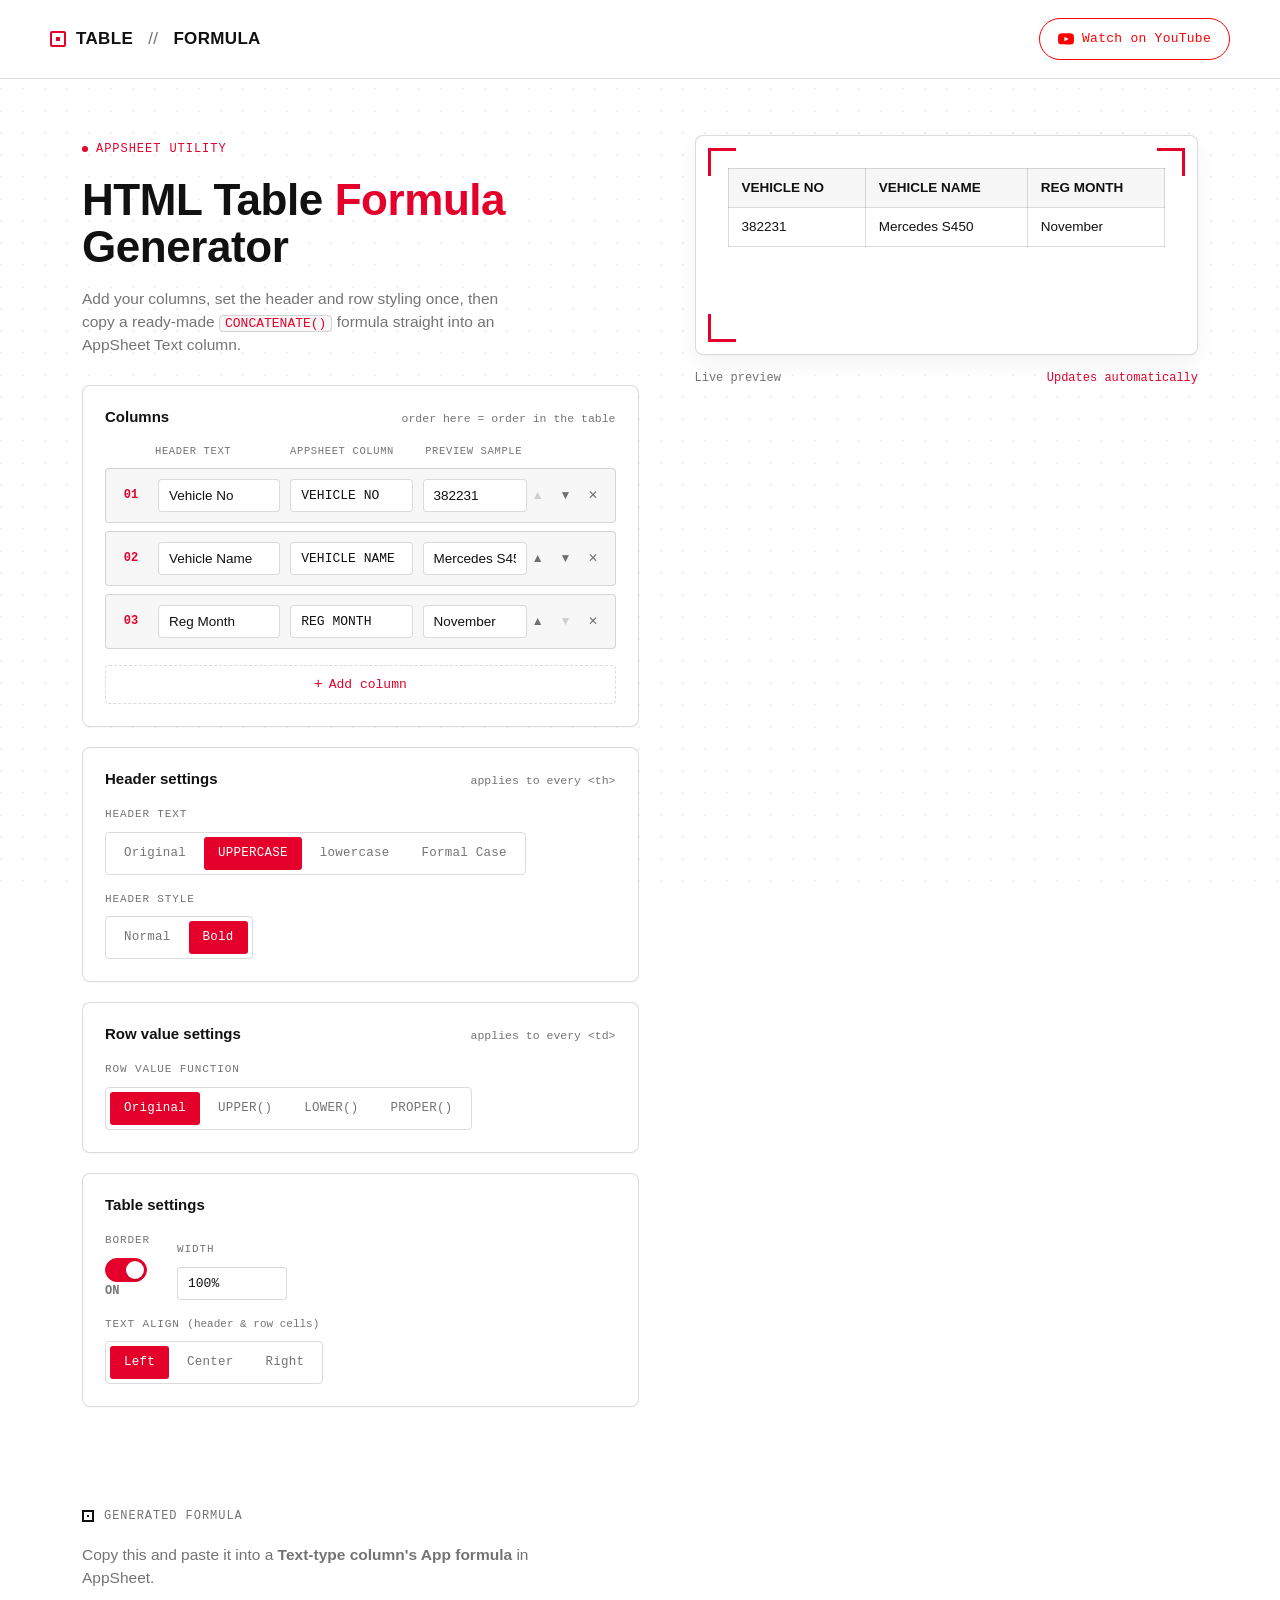
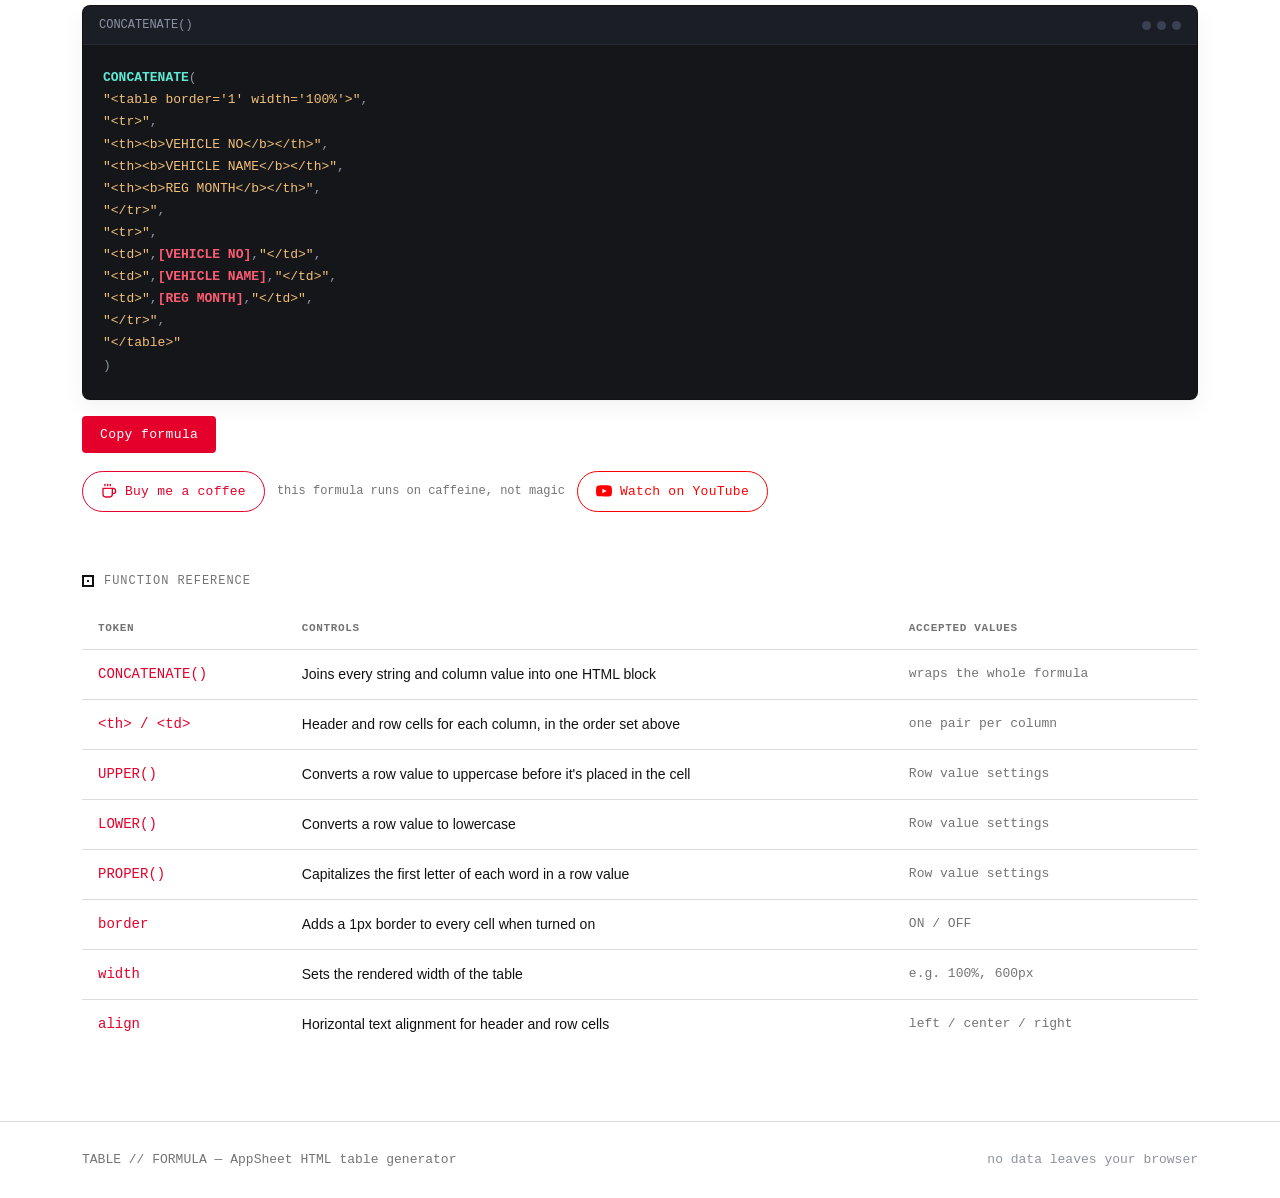
==== commit 176d65ca: "Update index.html" ====
--- a/index.html
+++ b/index.html
@@ -15,11 +15,6 @@
 <header class="top">
   <div class="wrap topbar">
     <div class="logo"><span class="finder"></span>TABLE<span class="slash">&nbsp;//&nbsp;</span>FORMULA</div>
-    <nav class="links">
-      <a href="#generate">Columns</a>
-      <a href="#formula">Formula</a>
-      <a href="#reference">Reference</a>
-    </nav>
     <div class="topbar-right">
       <a href="https://www.youtube.com/@JoeTayactac" target="_blank" rel="noopener" class="youtube-btn" id="youtube-link-top" aria-label="Watch on YouTube">
         <svg viewBox="0 0 24 24" fill="currentColor"><path d="M23.5 6.2a3.02 3.02 0 0 0-2.12-2.14C19.5 3.5 12 3.5 12 3.5s-7.5 0-9.38.56A3.02 3.02 0 0 0 .5 6.2 31.6 31.6 0 0 0 0 12a31.6 31.6 0 0 0 .5 5.8 3.02 3.02 0 0 0 2.12 2.14C4.5 20.5 12 20.5 12 20.5s7.5 0 9.38-.56a3.02 3.02 0 0 0 2.12-2.14A31.6 31.6 0 0 0 24 12a31.6 31.6 0 0 0-.5-5.8ZM9.6 15.5v-7l6.4 3.5-6.4 3.5Z"/></svg>
--- a/style.css
+++ b/style.css
@@ -62,6 +62,7 @@
   padding: 18px 0;
   gap: 16px;
 }
+.topbar-right{ display:flex; align-items:center; gap:14px; }
 .logo{
   display:flex; align-items:center; gap:10px;
   font-family:'Space Grotesk', sans-serif;
@@ -85,6 +86,51 @@
 nav.links a{ text-decoration:none; transition: color .15s; }
 nav.links a:hover{ color: var(--text); }
 @media (max-width: 640px){ nav.links{ display:none; } }
+
+/* YouTube button — outlined by default, fills with brand red on hover
+   so it reads as a secondary action next to the primary red accent. */
+.youtube-btn{
+  display:inline-flex; align-items:center; gap:8px;
+  text-decoration:none;
+  background: var(--panel);
+  color: #FF0000;
+  font-family:'IBM Plex Mono', monospace;
+  font-size: 13px; font-weight:500; letter-spacing:0.02em;
+  padding: 10px 18px;
+  border-radius: 999px;
+  border: 1px solid #FF0000;
+  transition: background .15s, color .15s, transform .1s, box-shadow .15s;
+  white-space: nowrap;
+}
+.youtube-btn svg{ width:16px; height:16px; flex-shrink:0; transition: transform .15s; }
+.youtube-btn:hover{ background:#FF0000; color:#fff; box-shadow: 0 4px 14px rgba(255,0,0,0.25); }
+.youtube-btn:hover svg{ transform: scale(1.08); }
+.youtube-btn:active{ transform: scale(0.97); }
+@media (max-width: 480px){
+  .youtube-btn span.label{ display:none; }
+  .youtube-btn{ padding:10px 12px; }
+}
+
+/* Buy me a coffee */
+.coffee-wrap{ margin-top: 18px; display:flex; align-items:center; gap:12px; flex-wrap:wrap; }
+.donate-btn{
+  display:inline-flex; align-items:center; gap:8px;
+  text-decoration:none;
+  background: var(--panel);
+  color: var(--red);
+  font-family:'IBM Plex Mono', monospace;
+  font-size: 13px; font-weight:500; letter-spacing:0.02em;
+  padding: 10px 18px;
+  border: 1px solid var(--red);
+  border-radius: 999px;
+  transition: background .15s, color .15s, transform .1s, box-shadow .15s;
+  white-space: nowrap;
+}
+.donate-btn svg{ width:16px; height:16px; flex-shrink:0; }
+.donate-btn:hover{ background: var(--red); color:#fff; box-shadow: 0 4px 14px rgba(228,0,43,0.28); }
+.donate-btn:hover svg{ transform: rotate(-6deg); }
+.donate-btn:active{ transform: scale(0.97); }
+.coffee-note{ font-family:'IBM Plex Mono', monospace; font-size: 12px; color: var(--muted); }
 
 /* ---------- HERO ---------- */
 .hero{
@@ -354,19 +400,6 @@
 .viewfinder .bracket.tr{ top:12px; right:12px; border-left:none; border-bottom:none; }
 .viewfinder .bracket.bl{ bottom:12px; left:12px; border-right:none; border-top:none; }
 
-.viewfinder .scanline{
-  position:absolute; left:12px; right:12px; height:2px;
-  background: linear-gradient(90deg, transparent, var(--red) 20%, var(--red) 80%, transparent);
-  box-shadow: 0 0 12px 1px var(--red);
-  animation: sweep 3.4s ease-in-out infinite;
-  opacity:0.7;
-}
-@keyframes sweep{
-  0%{ top:14px; }
-  50%{ top: calc(100% - 16px); }
-  100%{ top:14px; }
-}
-
 .preview-scroll{ overflow-x:auto; position:relative; }
 
 #preview-wrap table{
@@ -484,6 +517,5 @@
 }
 
 @media (prefers-reduced-motion: reduce){
-  .scanline{ animation:none; top:14px; }
   .eyebrow .dot{ animation:none; }
 }
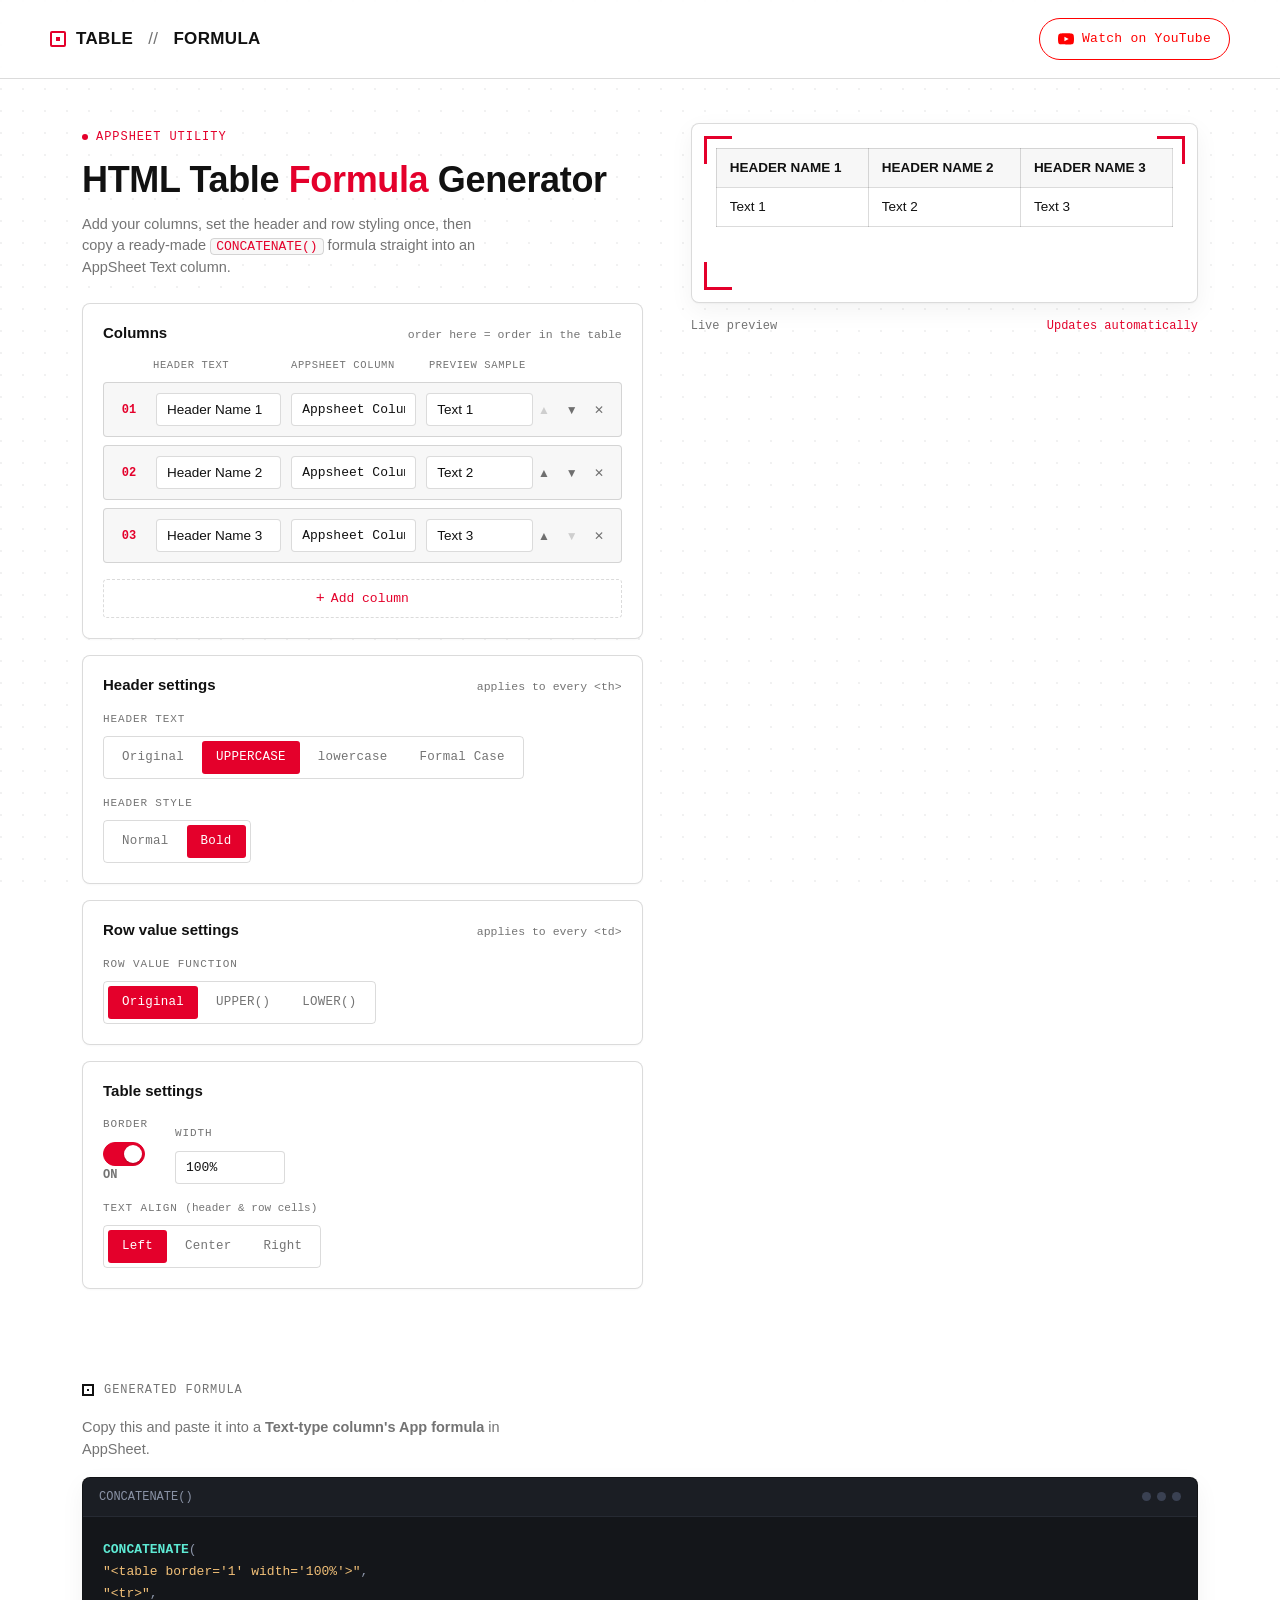
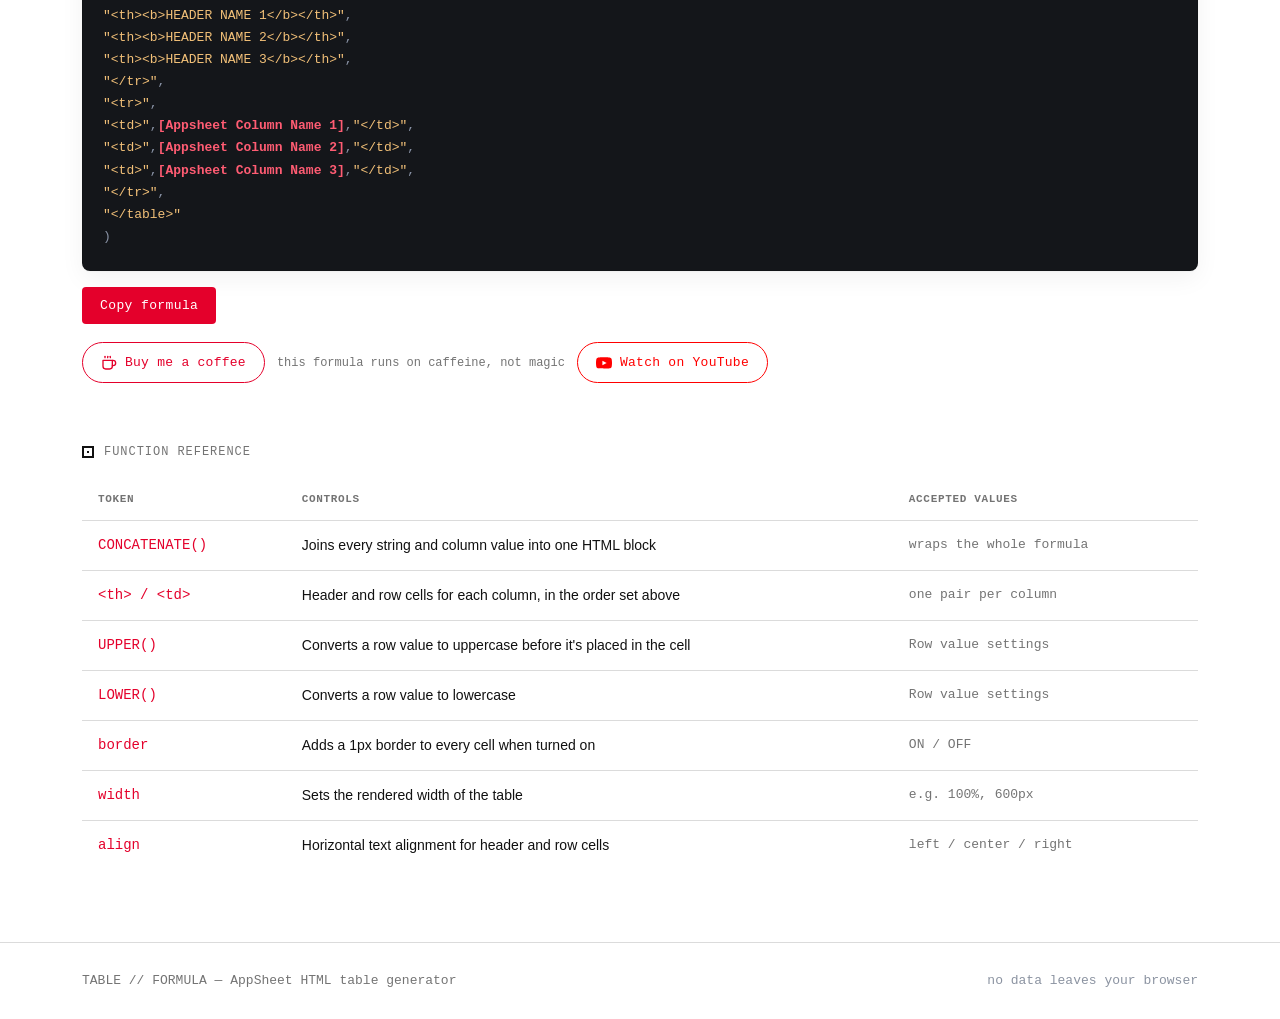
==== commit 4af8bbcf: "Remove PROPER() from row function options Removed PROPER() option from row function selection and do" ====
--- a/index.html
+++ b/index.html
@@ -89,7 +89,6 @@
             <label class="tab-opt"><input type="radio" name="rowFn" value="original" checked><span>Original</span></label>
             <label class="tab-opt"><input type="radio" name="rowFn" value="upper"><span>UPPER()</span></label>
             <label class="tab-opt"><input type="radio" name="rowFn" value="lower"><span>LOWER()</span></label>
-            <label class="tab-opt"><input type="radio" name="rowFn" value="proper"><span>PROPER()</span></label>
           </div>
         </div>
       </div>
@@ -181,7 +180,6 @@
           <tr><td class="param mono">&lt;th&gt; / &lt;td&gt;</td><td class="desc">Header and row cells for each column, in the order set above</td><td class="vals mono">one pair per column</td></tr>
           <tr><td class="param mono">UPPER()</td><td class="desc">Converts a row value to uppercase before it's placed in the cell</td><td class="vals mono">Row value settings</td></tr>
           <tr><td class="param mono">LOWER()</td><td class="desc">Converts a row value to lowercase</td><td class="vals mono">Row value settings</td></tr>
-          <tr><td class="param mono">PROPER()</td><td class="desc">Capitalizes the first letter of each word in a row value</td><td class="vals mono">Row value settings</td></tr>
           <tr><td class="param mono">border</td><td class="desc">Adds a 1px border to every cell when turned on</td><td class="vals mono">ON / OFF</td></tr>
           <tr><td class="param mono">width</td><td class="desc">Sets the rendered width of the table</td><td class="vals mono">e.g. 100%, 600px</td></tr>
           <tr><td class="param mono">align</td><td class="desc">Horizontal text alignment for header and row cells</td><td class="vals mono">left / center / right</td></tr>
--- a/style.css
+++ b/style.css
@@ -82,11 +82,6 @@
   background: var(--red);
 }
 .logo .slash{ color: var(--muted); font-weight:400; }
-nav.links{ display:flex; gap:28px; font-size:14px; color: var(--muted); }
-nav.links a{ text-decoration:none; transition: color .15s; }
-nav.links a:hover{ color: var(--text); }
-@media (max-width: 640px){ nav.links{ display:none; } }
-
 /* YouTube button — outlined by default, fills with brand red on hover
    so it reads as a secondary action next to the primary red accent. */
 .youtube-btn{
@@ -134,14 +129,14 @@
 
 /* ---------- HERO ---------- */
 .hero{
-  padding: 56px 0 40px;
+  padding: 44px 0 36px;
   display:grid;
   grid-template-columns: 1.05fr 0.95fr;
-  gap: 56px;
+  gap: 48px;
   align-items:start;
 }
 @media (max-width: 900px){
-  .hero{ grid-template-columns: 1fr; padding: 40px 0 24px; gap: 32px; }
+  .hero{ grid-template-columns: 1fr; padding: 32px 0 20px; gap: 28px; }
 }
 
 .eyebrow{
@@ -150,7 +145,7 @@
   font-size:12px; letter-spacing: 0.08em;
   color: var(--red);
   text-transform: uppercase;
-  margin-bottom: 18px;
+  margin-bottom: 14px;
 }
 .eyebrow .dot{
   width:6px; height:6px; background: var(--red); border-radius:50%;
@@ -159,18 +154,18 @@
 @keyframes blink{ 0%,100%{opacity:1;} 50%{opacity:0.25;} }
 
 h1.headline{
-  font-size: clamp(30px, 3.8vw, 44px);
+  font-size: clamp(26px, 3.2vw, 36px);
   font-weight: 700;
-  line-height: 1.08;
-  margin-bottom: 16px;
+  line-height: 1.1;
+  margin-bottom: 12px;
 }
 h1.headline .accent{ color: var(--red); }
 
 .sub{
   color: var(--muted);
-  font-size: 15.5px;
+  font-size: 14.5px;
   max-width: 52ch;
-  margin-bottom: 28px;
+  margin-bottom: 24px;
 }
 .sub code.mono{
   background: var(--panel-2);
@@ -186,13 +181,13 @@
   background: var(--panel);
   border: 1px solid var(--line);
   border-radius: 8px;
-  padding: 20px 22px 22px;
-  margin-bottom: 20px;
+  padding: 18px 20px 20px;
+  margin-bottom: 16px;
   box-shadow: 0 1px 2px rgba(20,22,26,0.03);
 }
 .panel-head{
   display:flex; align-items:baseline; justify-content:space-between;
-  gap: 12px; margin-bottom: 16px; flex-wrap: wrap;
+  gap: 12px; margin-bottom: 14px; flex-wrap: wrap;
 }
 .panel-title{
   font-family:'Space Grotesk', sans-serif;
@@ -387,9 +382,9 @@
   background: var(--panel);
   border: 1px solid var(--line);
   border-radius: 8px;
-  padding: 32px;
+  padding: 24px;
   overflow:hidden;
-  min-height: 220px;
+  min-height: 180px;
   box-shadow: 0 1px 2px rgba(20,22,26,0.04), 0 8px 24px rgba(20,22,26,0.05);
 }
 .viewfinder .bracket{
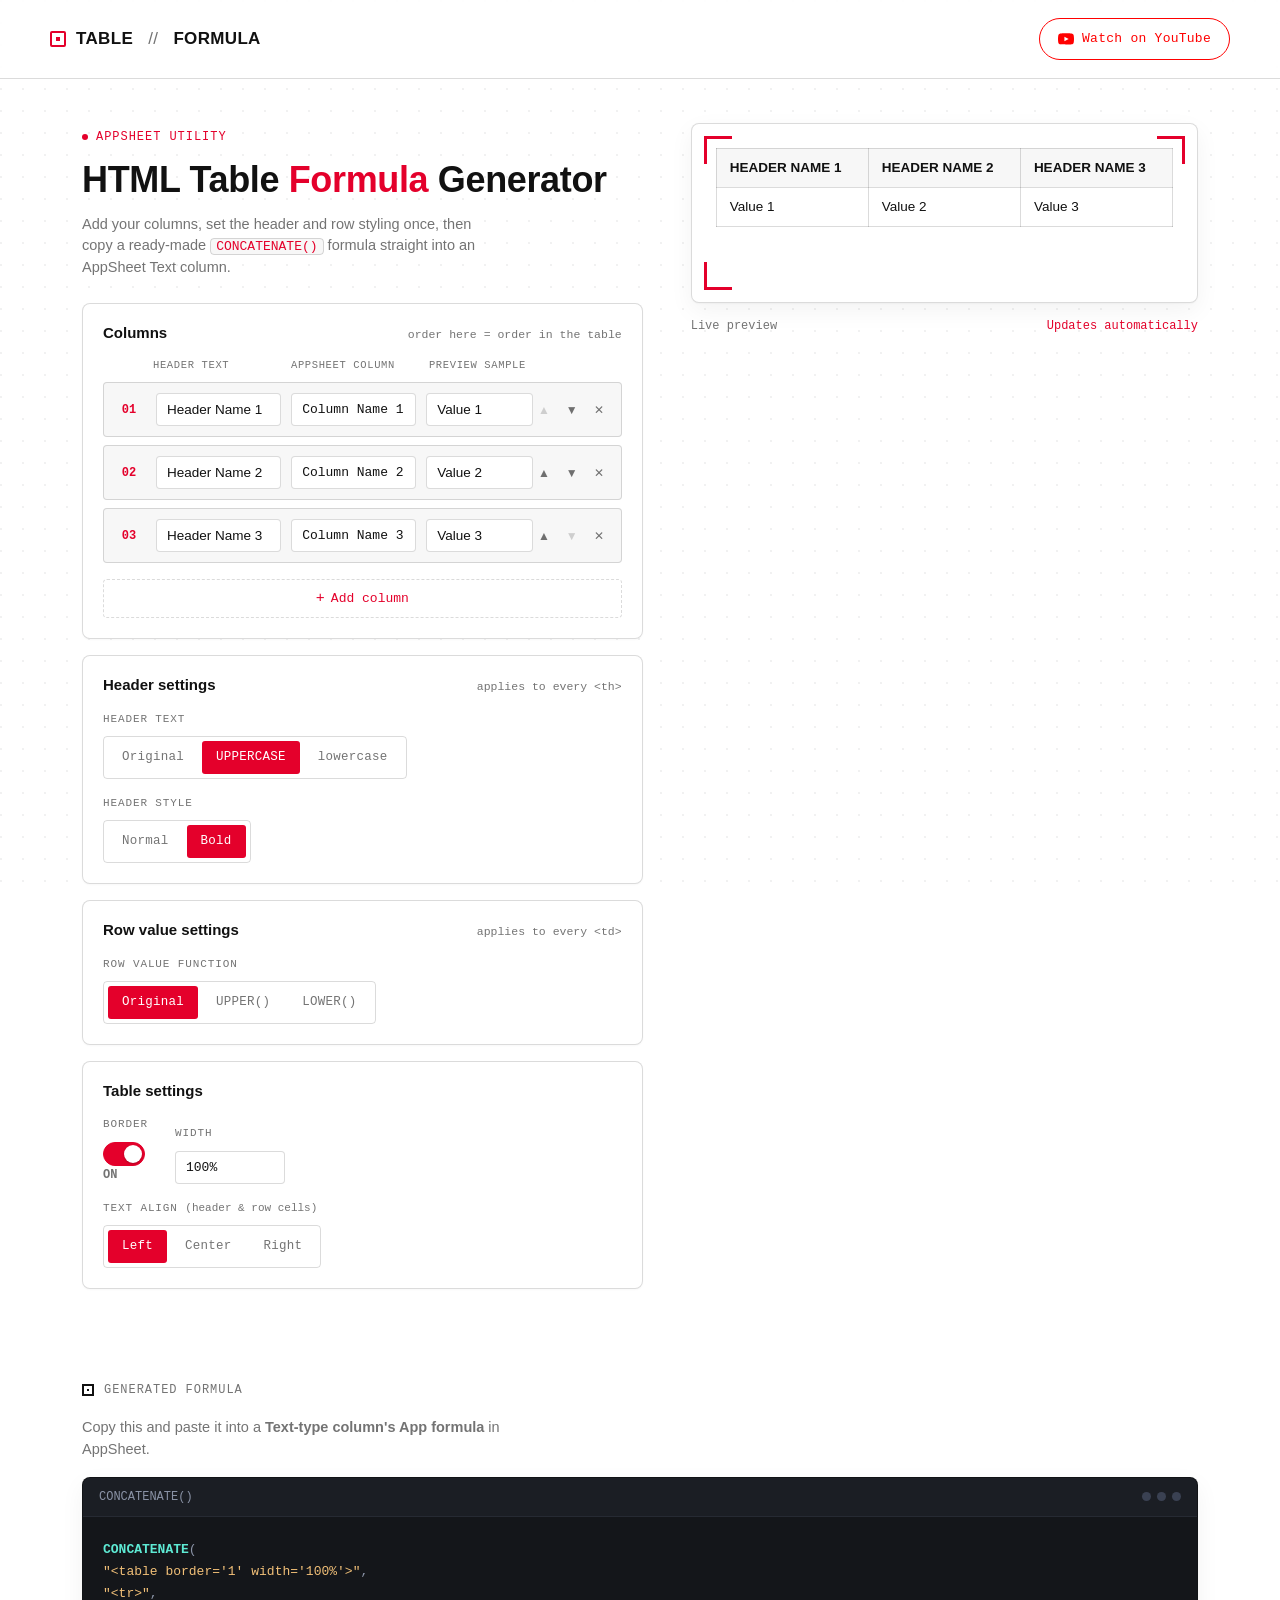
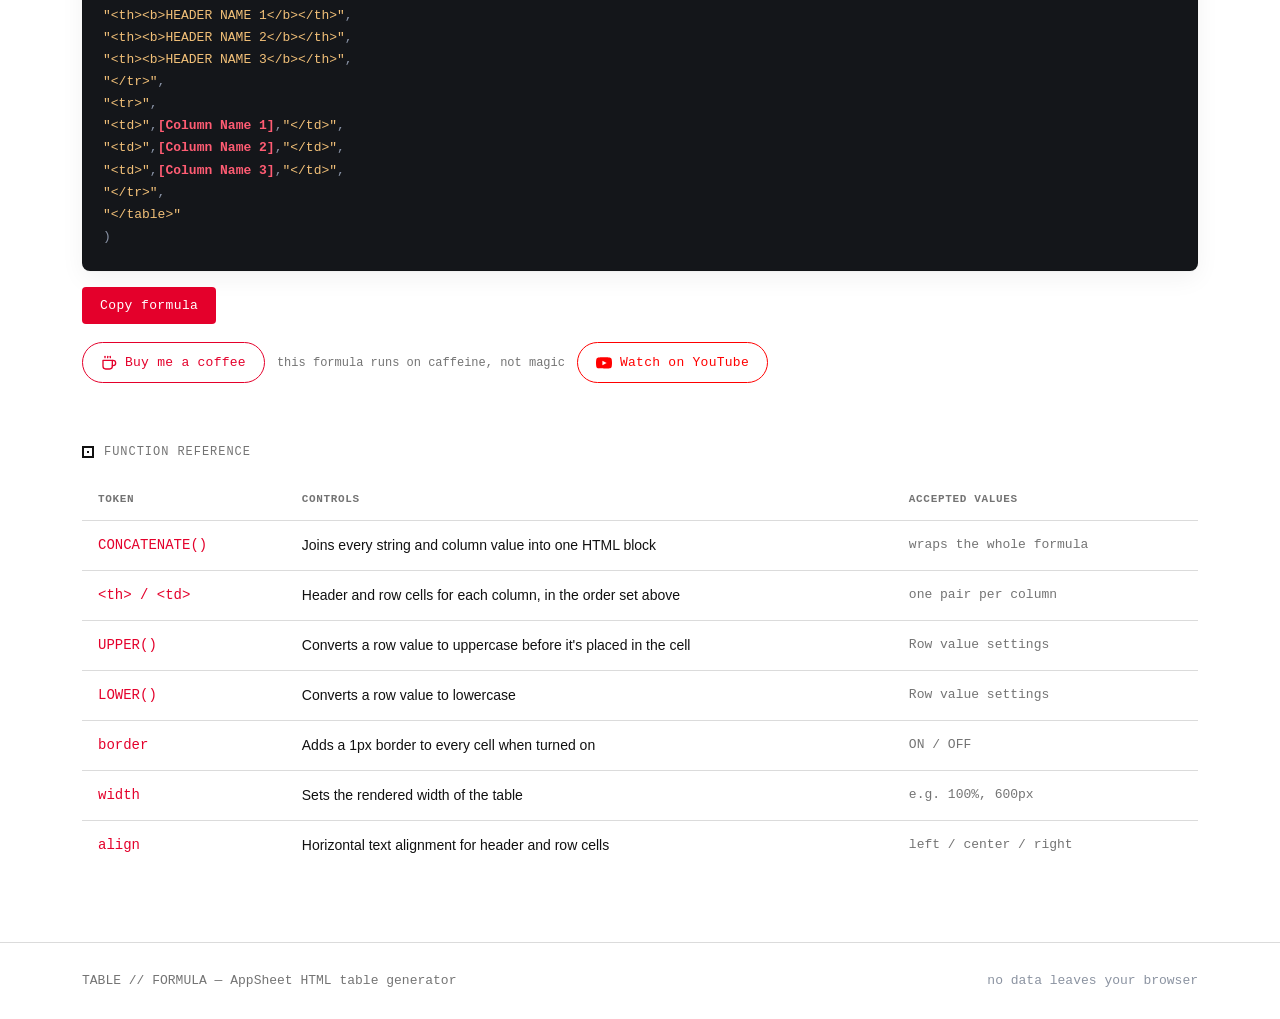
==== commit b53d7f92: "Remove 'Formal Case' option from headerCase Removed 'Formal Case' option from header case selection." ====
--- a/index.html
+++ b/index.html
@@ -64,7 +64,6 @@
             <label class="tab-opt"><input type="radio" name="headerCase" value="original" checked><span>Original</span></label>
             <label class="tab-opt"><input type="radio" name="headerCase" value="upper"><span>UPPERCASE</span></label>
             <label class="tab-opt"><input type="radio" name="headerCase" value="lower"><span>lowercase</span></label>
-            <label class="tab-opt"><input type="radio" name="headerCase" value="formal"><span>Formal Case</span></label>
           </div>
         </div>
 
